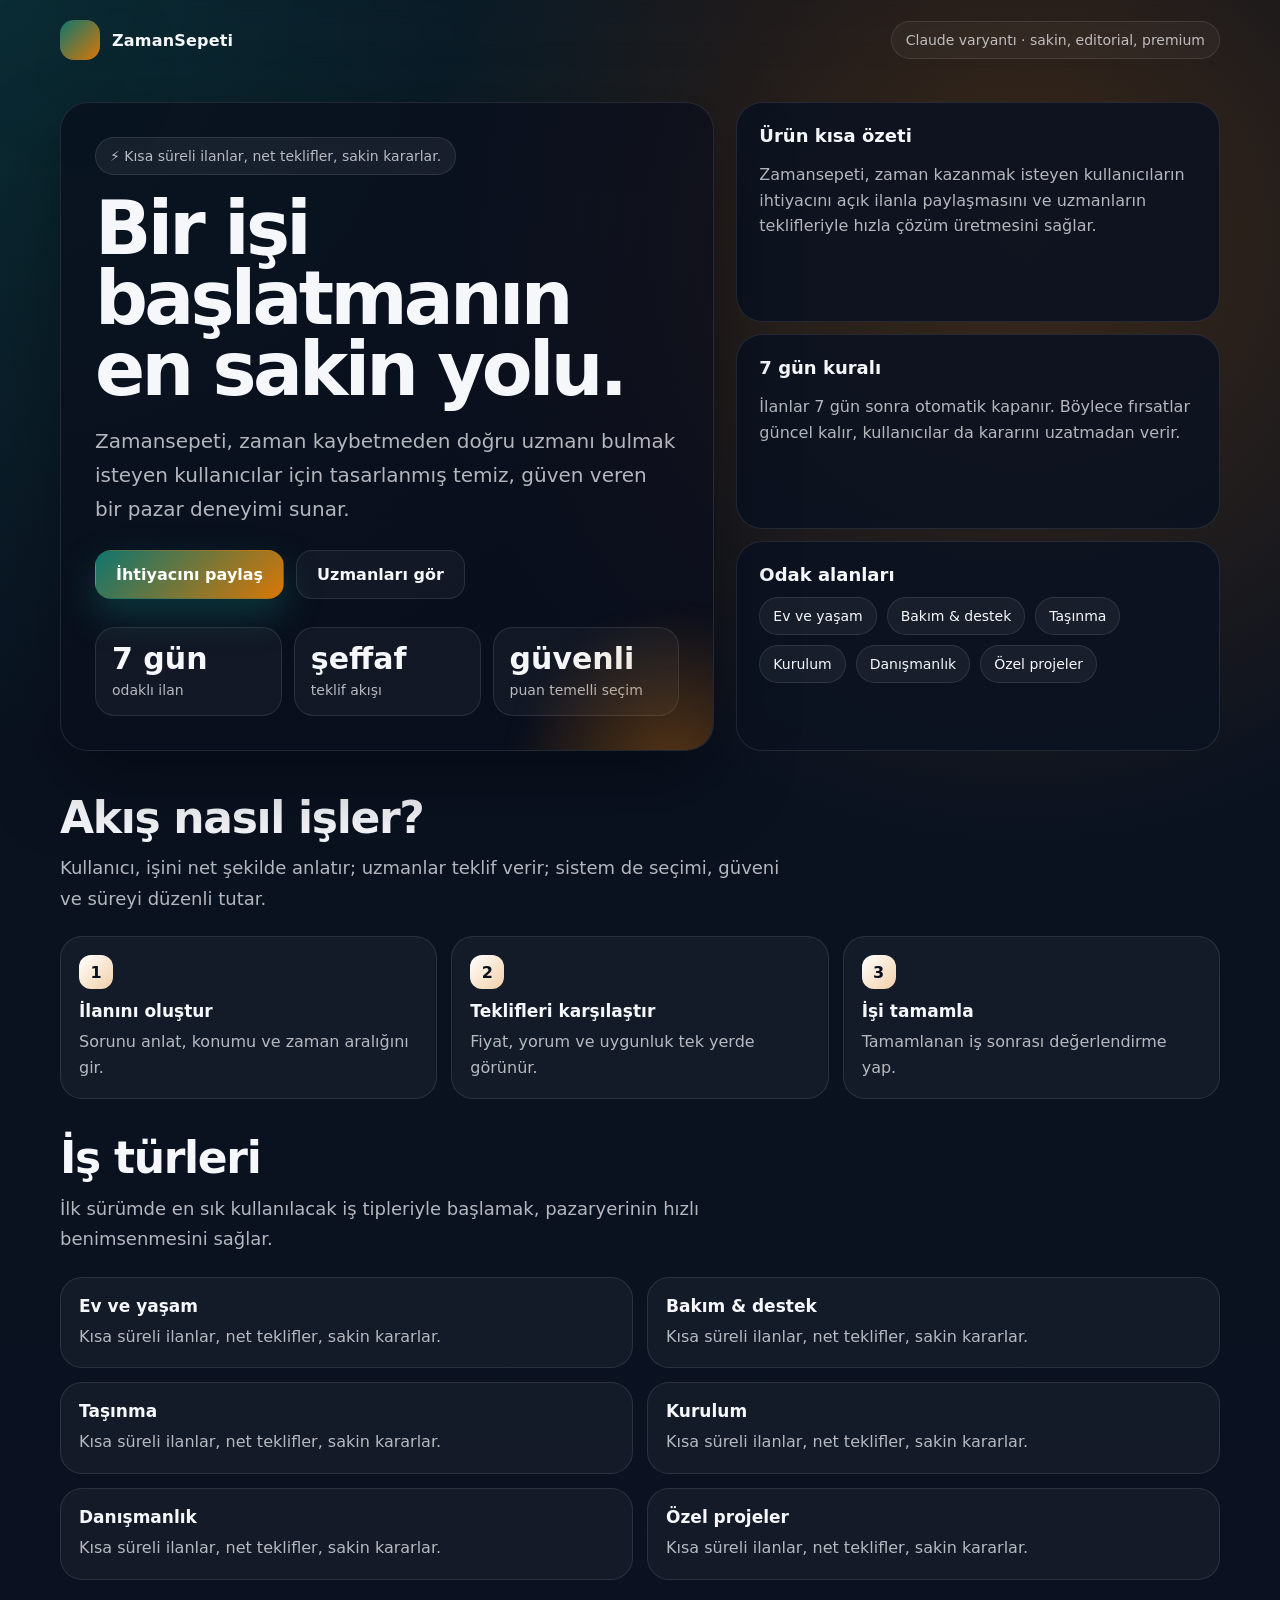
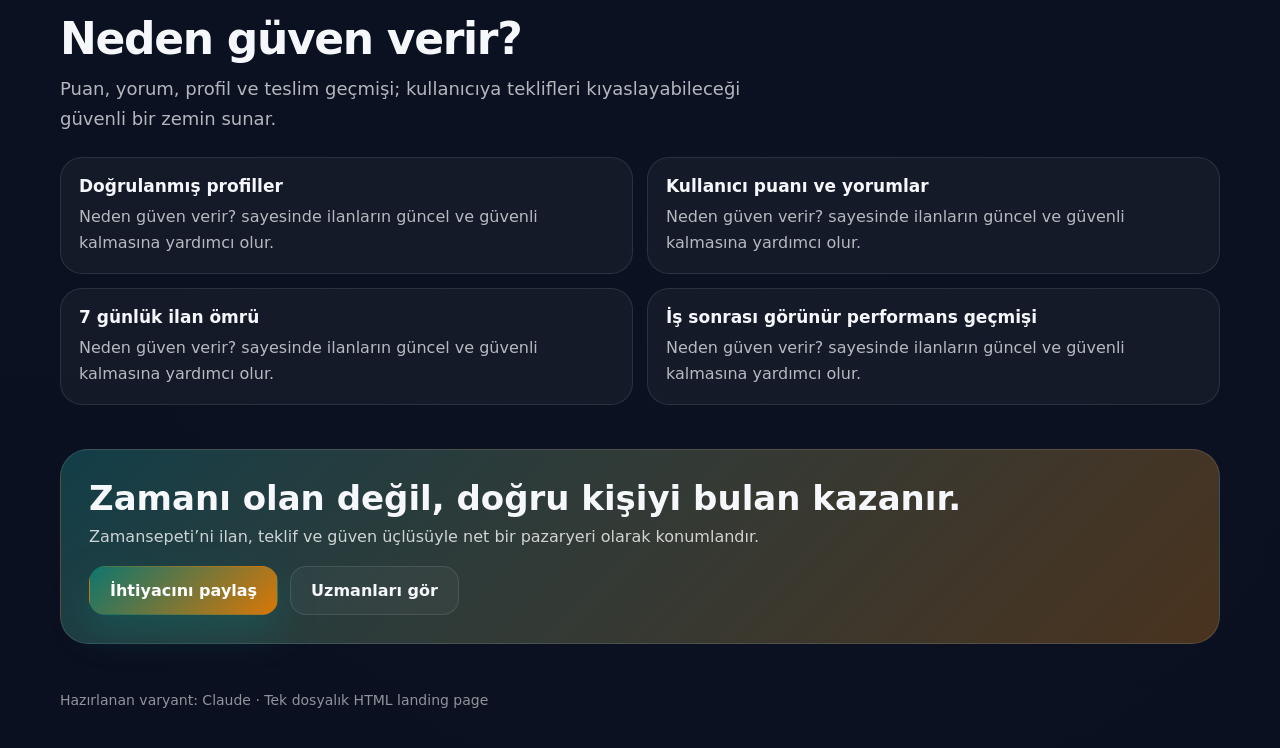
==== variant-2-claude.html @ 4e34f3d6 "docs: add ZamanSepeti web page variants" ====
<!doctype html>
<html lang="tr">
<head>
  <meta charset="utf-8" />
  <meta name="viewport" content="width=device-width, initial-scale=1" />
  <title>ZamanSepeti | Claude Editorial Page</title>
  <meta name="description" content="Zamansepeti için hazırlanan Claude landing page varyantı." />
  <style>
    :root {
      --bg: #0b1020;
      --panel: rgba(10, 15, 28, 0.72);
      --panel-strong: rgba(12, 18, 33, 0.9);
      --text: #f6f7fb;
      --muted: rgba(246, 247, 251, 0.72);
      --line: rgba(255,255,255,0.10);
      --accent: #0f766e;
      --accent2: #d97706;
      --accent3: #111827;
      --shadow: 0 30px 80px rgba(0,0,0,.34);
    }
    * { box-sizing: border-box; }
    html { scroll-behavior: smooth; }
    body {
      margin: 0;
      color: var(--text);
      font-family: Inter, ui-sans-serif, system-ui, -apple-system, BlinkMacSystemFont, "Segoe UI", sans-serif;
      background:
        radial-gradient(circle at top left, color-mix(in srgb, var(--accent) 28%, transparent), transparent 28%),
        radial-gradient(circle at 80% 10%, color-mix(in srgb, var(--accent2) 24%, transparent), transparent 26%),
        radial-gradient(circle at 60% 90%, color-mix(in srgb, var(--accent3) 16%, transparent), transparent 28%),
        linear-gradient(180deg, #09101e 0%, #0a1220 38%, #0b1020 100%);
      min-height: 100vh;
    }
    .wrap { width: min(1160px, calc(100% - 32px)); margin: 0 auto; }
    .topbar {
      display:flex; align-items:center; justify-content:space-between; gap:16px;
      padding: 20px 0 8px;
      position: sticky; top: 0; z-index: 40;
      backdrop-filter: blur(12px);
    }
    .brand { display:flex; align-items:center; gap:12px; font-weight: 800; letter-spacing:.2px; }
    .mark { width: 40px; height: 40px; border-radius: 14px; background: linear-gradient(135deg, var(--accent), var(--accent2)); box-shadow: var(--shadow); }
    .pill {
      padding: 10px 14px; border: 1px solid var(--line); border-radius: 999px;
      color: var(--muted); background: rgba(255,255,255,.04);
      font-size: 14px;
    }
    .hero { padding: 34px 0 26px; }
    .hero-grid { display:grid; grid-template-columns: 1.15fr .85fr; gap: 22px; align-items: stretch; }
    .card { background: var(--panel); border: 1px solid var(--line); border-radius: 28px; box-shadow: var(--shadow); }
    .hero-main { padding: 34px; position: relative; overflow: hidden; }
    .hero-main::after {
      content:''; position:absolute; inset:auto -18% -28% auto; width: 320px; height: 320px;
      background: radial-gradient(circle, color-mix(in srgb, var(--accent2) 38%, transparent) 0%, transparent 70%);
      pointer-events:none; filter: blur(12px);
    }
    .badge { display:inline-flex; align-items:center; gap:8px; padding: 10px 14px; border-radius: 999px;
      background: rgba(255,255,255,.06); border: 1px solid var(--line); color: var(--muted); font-size: 14px; }
    h1 { font-size: clamp(42px, 6vw, 74px); line-height: .95; margin: 18px 0 16px; letter-spacing: -0.05em; max-width: 11ch; }
    .sub { font-size: clamp(16px, 2.1vw, 20px); line-height: 1.7; color: var(--muted); max-width: 58ch; margin-bottom: 24px; }
    .cta-row { display:flex; flex-wrap:wrap; gap: 12px; margin-top: 20px; }
    .btn {
      display:inline-flex; align-items:center; justify-content:center; gap:10px;
      text-decoration:none; font-weight:700; border-radius: 16px; padding: 14px 20px;
      border: 1px solid transparent; transition: transform .2s ease, border-color .2s ease, background .2s ease;
    }
    .btn:hover { transform: translateY(-1px); }
    .btn.primary { color:#fff; background: linear-gradient(135deg, var(--accent), var(--accent2)); box-shadow: 0 16px 36px color-mix(in srgb, var(--accent) 38%, transparent); }
    .btn.secondary { color: var(--text); background: rgba(255,255,255,.04); border-color: var(--line); }
    .stats { display:grid; grid-template-columns: repeat(3, 1fr); gap: 12px; margin-top: 28px; }
    .stat { padding: 16px; border-radius: 20px; background: rgba(255,255,255,.04); border: 1px solid var(--line); }
    .stat strong { display:block; font-size: 30px; line-height:1; margin-bottom: 6px; }
    .stat span { color: var(--muted); font-size: 14px; }
    .side { display:grid; gap: 12px; }
    .panel { padding: 22px; border-radius: 26px; background: var(--panel-strong); border: 1px solid var(--line); }
    .panel h3 { margin: 0 0 12px; font-size: 18px; }
    .panel p, .panel li { color: var(--muted); line-height: 1.6; }
    .mini-grid { display:grid; grid-template-columns: 1fr 1fr; gap: 12px; }
    .chip-grid { display:flex; flex-wrap:wrap; gap:10px; }
    .chip { padding: 10px 13px; border-radius: 999px; border: 1px solid var(--line); background: rgba(255,255,255,.05); color: var(--text); font-size: 14px; }
    .section { padding: 18px 0; }
    .section h2 { font-size: clamp(28px, 4vw, 44px); line-height:1.05; margin: 0 0 12px; letter-spacing: -0.03em; }
    .section p.lead { margin: 0 0 22px; color: var(--muted); font-size: 18px; max-width: 65ch; line-height:1.7; }
    .grid-3 { display:grid; grid-template-columns: repeat(3, 1fr); gap: 14px; }
    .grid-2 { display:grid; grid-template-columns: repeat(2, 1fr); gap: 14px; }
    .feature { padding: 18px; border-radius: 22px; border: 1px solid var(--line); background: rgba(255,255,255,.04); }
    .feature b { display:block; margin-bottom: 8px; font-size: 17px; }
    .feature span { color: var(--muted); line-height: 1.6; }
    .number { display:inline-flex; width: 34px; height: 34px; align-items:center; justify-content:center; border-radius: 12px; margin-bottom: 12px; font-weight:800; color:#08101e; background: linear-gradient(135deg, #fff, color-mix(in srgb, var(--accent2) 35%, #fff)); }
    .footer-cta {
      margin: 26px 0 42px;
      padding: 28px;
      border-radius: 28px;
      background: linear-gradient(135deg, color-mix(in srgb, var(--accent) 40%, #12192e), color-mix(in srgb, var(--accent2) 28%, #111827));
      border: 1px solid rgba(255,255,255,.12);
      display:flex; flex-wrap:wrap; align-items:center; justify-content:space-between; gap:16px;
    }
    .footer-cta strong { font-size: clamp(24px, 3vw, 34px); }
    .footer-cta span { color: rgba(255,255,255,.78); display:block; margin-top: 6px; line-height:1.6; }
    footer { padding: 6px 0 40px; color: rgba(255,255,255,.55); font-size: 14px; }
    @media (max-width: 940px) {
      .hero-grid, .grid-3, .grid-2, .mini-grid { grid-template-columns: 1fr; }
      h1 { max-width: 100%; }
      .stats { grid-template-columns: 1fr; }
      .hero-main { padding: 26px; }
    }
  </style>
</head>
<body>
  <div class="wrap">
    <div class="topbar">
      <div class="brand"><div class="mark"></div><div>ZamanSepeti</div></div>
      <div class="pill">Claude varyantı · sakin, editorial, premium</div>
    </div>

    <main class="hero">
      <div class="hero-grid">
        <section class="card hero-main">
          <div class="badge">⚡ Kısa süreli ilanlar, net teklifler, sakin kararlar.</div>
          <h1>Bir işi başlatmanın en sakin yolu.</h1>
          <p class="sub">Zamansepeti, zaman kaybetmeden doğru uzmanı bulmak isteyen kullanıcılar için tasarlanmış temiz, güven veren bir pazar deneyimi sunar.</p>
          <div class="cta-row">
            <a class="btn primary" href="#cta">İhtiyacını paylaş</a>
            <a class="btn secondary" href="#how">Uzmanları gör</a>
          </div>
          <div class="stats">
            <div class="stat"><strong>7 gün</strong><span>odaklı ilan</span></div>
            <div class="stat"><strong>şeffaf</strong><span>teklif akışı</span></div>
            <div class="stat"><strong>güvenli</strong><span>puan temelli seçim</span></div>
          </div>
        </section>
        <aside class="side">
          <div class="panel">
            <h3>Ürün kısa özeti</h3>
            <p>Zamansepeti, zaman kazanmak isteyen kullanıcıların ihtiyacını açık ilanla paylaşmasını ve uzmanların teklifleriyle hızla çözüm üretmesini sağlar.</p>
          </div>
          <div class="panel">
            <h3>7 gün kuralı</h3>
            <p>İlanlar 7 gün sonra otomatik kapanır. Böylece fırsatlar güncel kalır, kullanıcılar da kararını uzatmadan verir.</p>
          </div>
          <div class="panel">
            <h3>Odak alanları</h3>
            <div class="chip-grid">
              <span class="chip">Ev ve yaşam</span>
              <span class="chip">Bakım & destek</span>
              <span class="chip">Taşınma</span>
              <span class="chip">Kurulum</span>
              <span class="chip">Danışmanlık</span>
              <span class="chip">Özel projeler</span>
            </div>
          </div>
        </aside>
      </div>
    </main>

    <section class="section" id="how">
      <h2>Akış nasıl işler?</h2>
      <p class="lead">Kullanıcı, işini net şekilde anlatır; uzmanlar teklif verir; sistem de seçimi, güveni ve süreyi düzenli tutar.</p>
      <div class="grid-3">
        <div class="feature"><div class="number">1</div><b>İlanını oluştur</b><span>Sorunu anlat, konumu ve zaman aralığını gir.</span></div>
        <div class="feature"><div class="number">2</div><b>Teklifleri karşılaştır</b><span>Fiyat, yorum ve uygunluk tek yerde görünür.</span></div>
        <div class="feature"><div class="number">3</div><b>İşi tamamla</b><span>Tamamlanan iş sonrası değerlendirme yap.</span></div>
      </div>
    </section>

    <section class="section">
      <h2>İş türleri</h2>
      <p class="lead">İlk sürümde en sık kullanılacak iş tipleriyle başlamak, pazaryerinin hızlı benimsenmesini sağlar.</p>
      <div class="grid-2">
        <div class="feature"><b>Ev ve yaşam</b><span>Kısa süreli ilanlar, net teklifler, sakin kararlar.</span></div>
        <div class="feature"><b>Bakım & destek</b><span>Kısa süreli ilanlar, net teklifler, sakin kararlar.</span></div>
        <div class="feature"><b>Taşınma</b><span>Kısa süreli ilanlar, net teklifler, sakin kararlar.</span></div>
        <div class="feature"><b>Kurulum</b><span>Kısa süreli ilanlar, net teklifler, sakin kararlar.</span></div>
        <div class="feature"><b>Danışmanlık</b><span>Kısa süreli ilanlar, net teklifler, sakin kararlar.</span></div>
        <div class="feature"><b>Özel projeler</b><span>Kısa süreli ilanlar, net teklifler, sakin kararlar.</span></div>
      </div>
    </section>

    <section class="section">
      <h2>Neden güven verir?</h2>
      <p class="lead">Puan, yorum, profil ve teslim geçmişi; kullanıcıya teklifleri kıyaslayabileceği güvenli bir zemin sunar.</p>
      <div class="grid-2">
        <div class="feature"><b>Doğrulanmış profiller</b><span>Neden güven verir? sayesinde ilanların güncel ve güvenli kalmasına yardımcı olur.</span></div>
        <div class="feature"><b>Kullanıcı puanı ve yorumlar</b><span>Neden güven verir? sayesinde ilanların güncel ve güvenli kalmasına yardımcı olur.</span></div>
        <div class="feature"><b>7 günlük ilan ömrü</b><span>Neden güven verir? sayesinde ilanların güncel ve güvenli kalmasına yardımcı olur.</span></div>
        <div class="feature"><b>İş sonrası görünür performans geçmişi</b><span>Neden güven verir? sayesinde ilanların güncel ve güvenli kalmasına yardımcı olur.</span></div>
      </div>
    </section>

    <section class="footer-cta" id="cta">
      <div>
        <strong>Zamanı olan değil, doğru kişiyi bulan kazanır.</strong>
        <span>Zamansepeti’ni ilan, teklif ve güven üçlüsüyle net bir pazaryeri olarak konumlandır.</span>
      </div>
      <div class="cta-row" style="margin:0;">
        <a class="btn primary" href="#top">İhtiyacını paylaş</a>
        <a class="btn secondary" href="#how">Uzmanları gör</a>
      </div>
    </section>

    <footer>Hazırlanan varyant: Claude · Tek dosyalık HTML landing page</footer>
  </div>
</body>
</html>
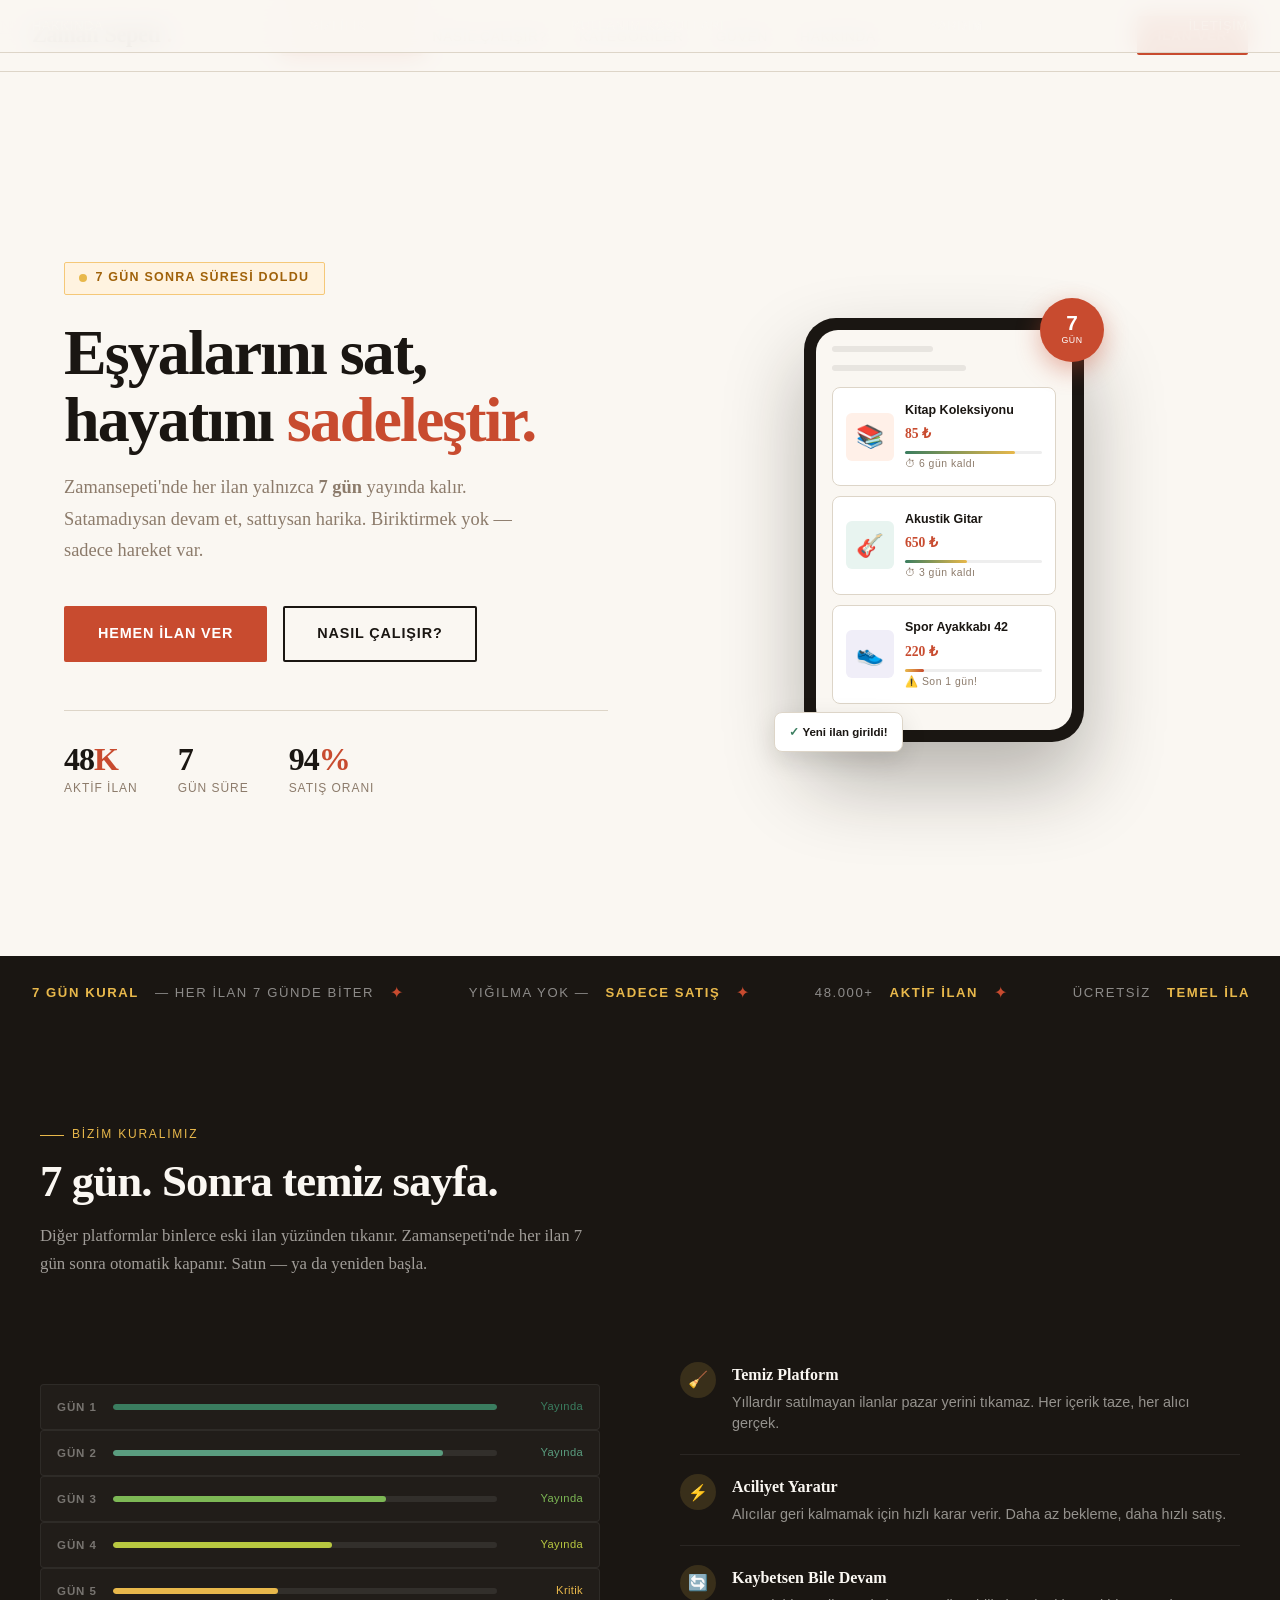
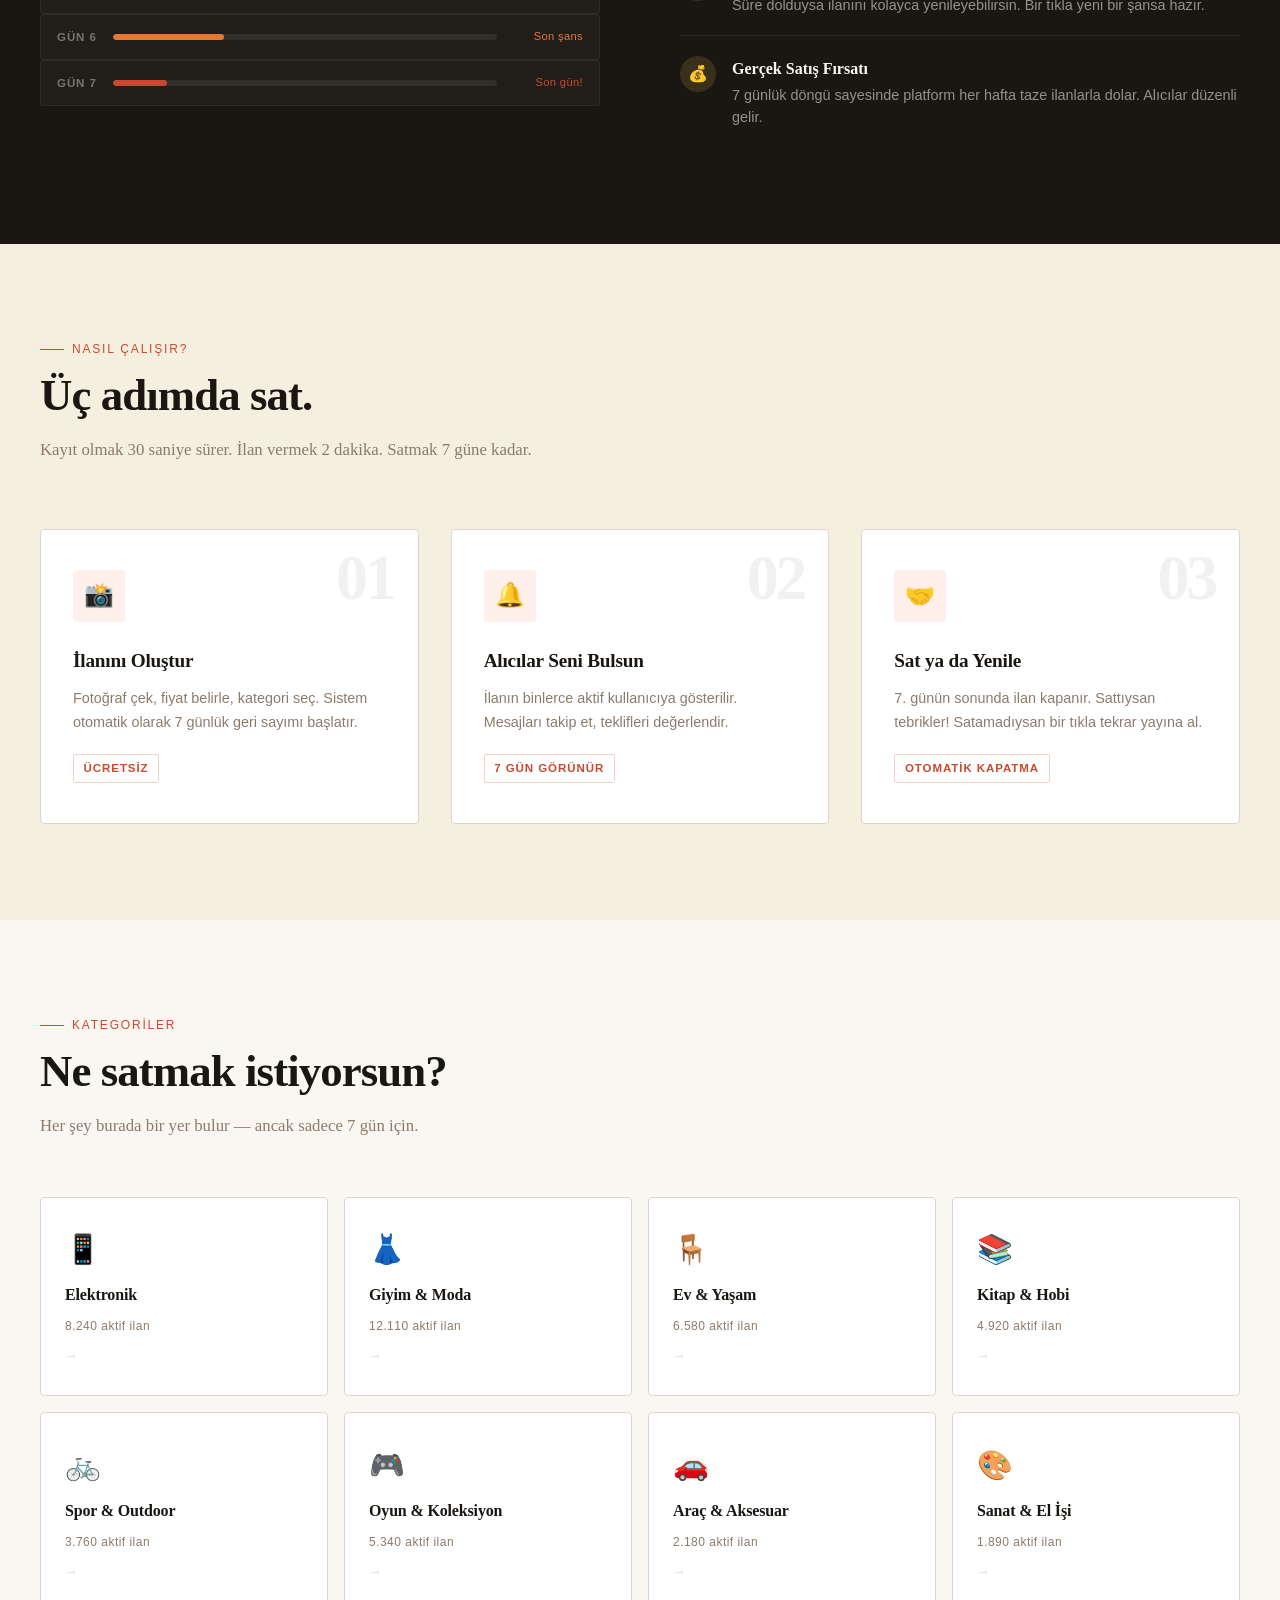
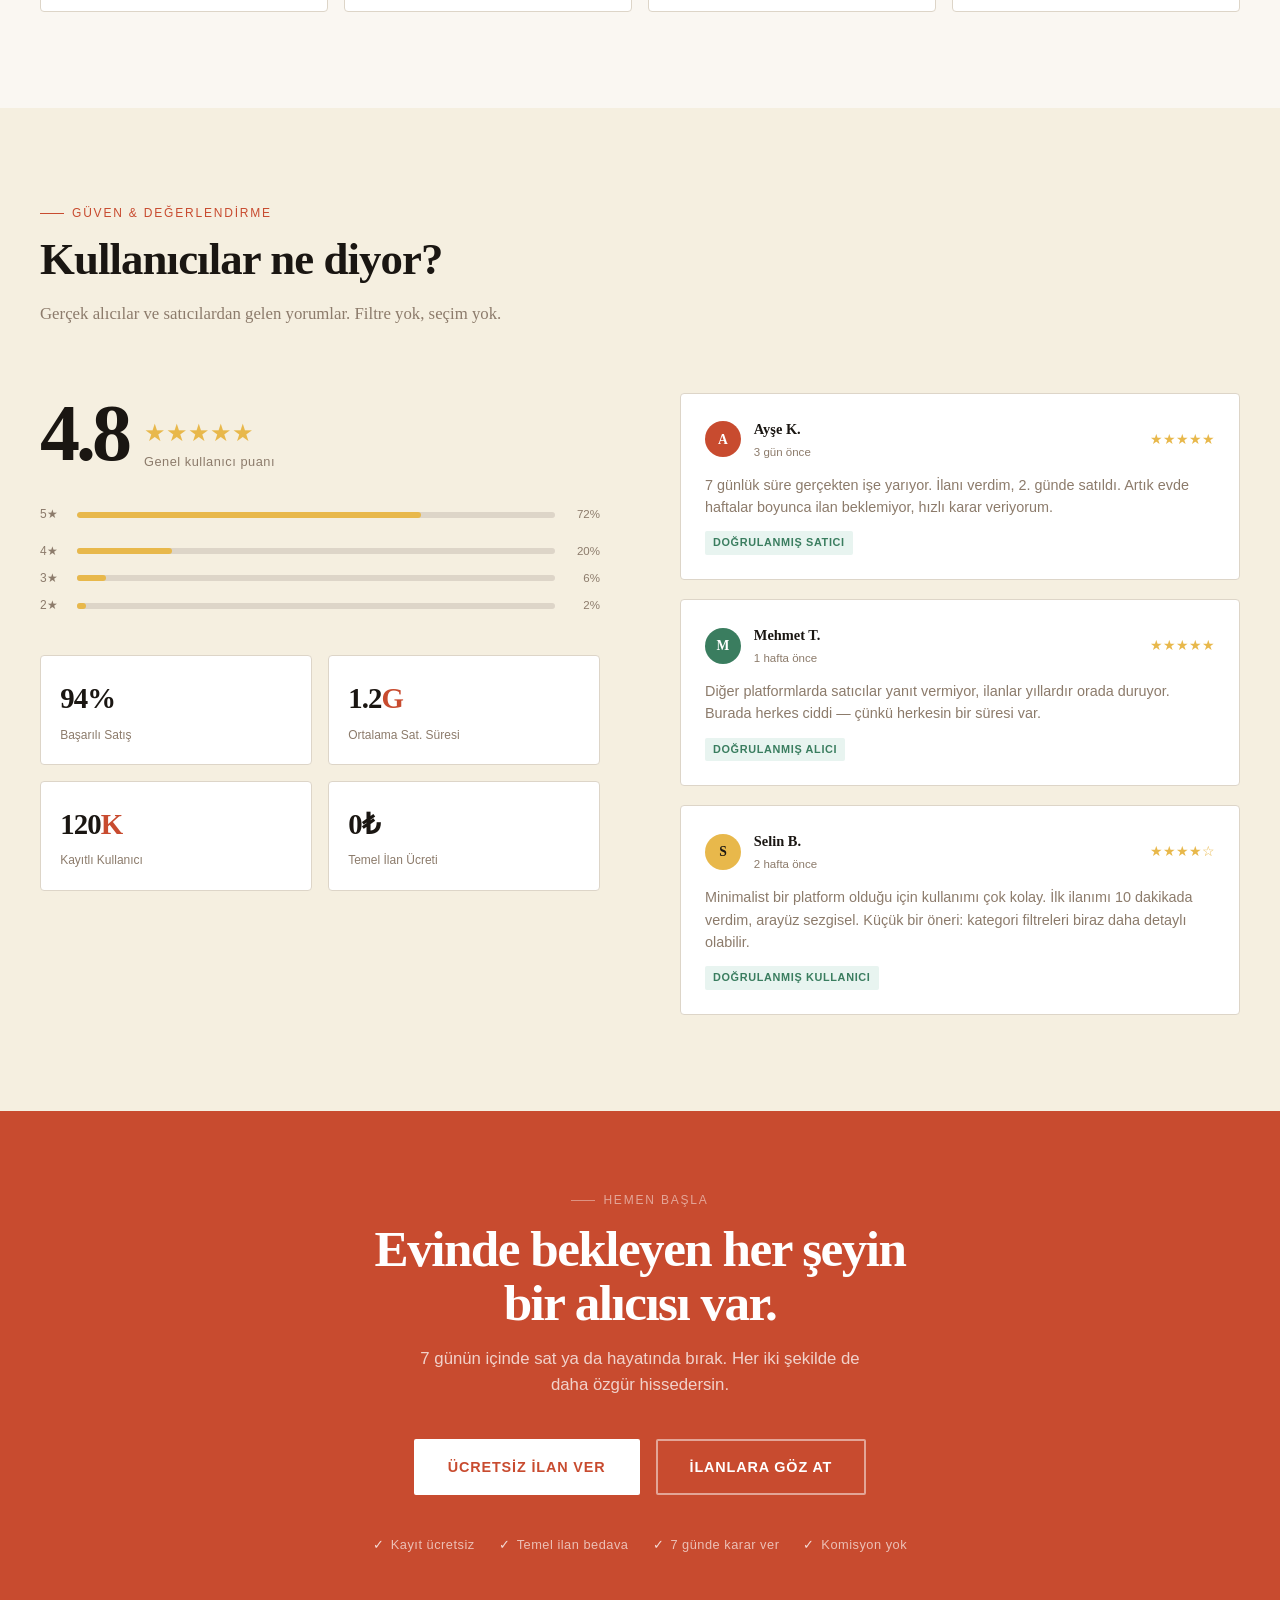
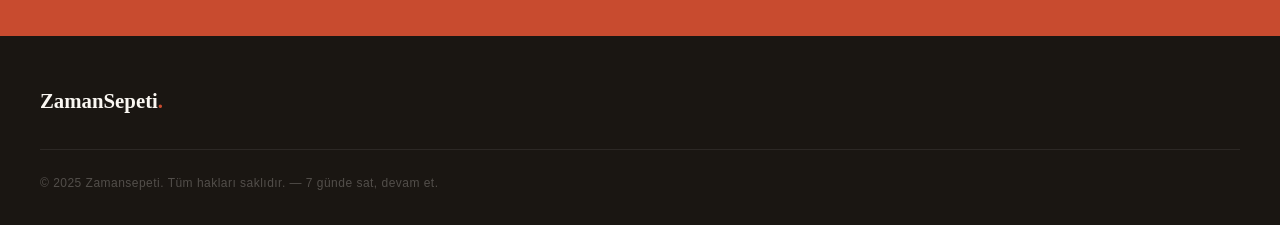
==== commit 7fc44c77: "docs: add Claude and Gemini HTML outputs" ====
--- a/variant-2-claude.html
+++ b/variant-2-claude.html
@@ -1,204 +1,1197 @@
-<!doctype html>
+<!DOCTYPE html>
 <html lang="tr">
 <head>
-  <meta charset="utf-8" />
-  <meta name="viewport" content="width=device-width, initial-scale=1" />
-  <title>ZamanSepeti | Claude Editorial Page</title>
-  <meta name="description" content="Zamansepeti için hazırlanan Claude landing page varyantı." />
-  <style>
-    :root {
-      --bg: #0b1020;
-      --panel: rgba(10, 15, 28, 0.72);
-      --panel-strong: rgba(12, 18, 33, 0.9);
-      --text: #f6f7fb;
-      --muted: rgba(246, 247, 251, 0.72);
-      --line: rgba(255,255,255,0.10);
-      --accent: #0f766e;
-      --accent2: #d97706;
-      --accent3: #111827;
-      --shadow: 0 30px 80px rgba(0,0,0,.34);
+<meta charset="UTF-8">
+<meta name="viewport" content="width=device-width, initial-scale=1.0">
+<title>Zamansepeti – 7 Günde Sat, Devam Et</title>
+<meta name="description" content="Zamansepeti, ilanlarının 7 günde sona erdiği, temiz ve hızlı bir ikinci el pazaryeri.">
+<style>
+  :root {
+    --sand: #F5EFE0;
+    --cream: #FAF7F2;
+    --ink: #1A1612;
+    --rust: #C84B2F;
+    --rust-light: #E85D3A;
+    --warm-gray: #8C7B6B;
+    --border: #DDD5C8;
+    --card-bg: #FFFFFF;
+    --accent-green: #3A7D5F;
+    --accent-yellow: #E8B84B;
+    font-size: 16px;
+  }
+
+  *, *::before, *::after { box-sizing: border-box; margin: 0; padding: 0; }
+
+  body {
+    font-family: 'Georgia', 'Times New Roman', serif;
+    background: var(--cream);
+    color: var(--ink);
+    overflow-x: hidden;
+    line-height: 1.6;
+  }
+
+  /* ── NAV ── */
+  nav {
+    position: fixed; top: 0; left: 0; right: 0; z-index: 100;
+    display: flex; align-items: center; justify-content: space-between;
+    padding: 1rem 2rem;
+    background: rgba(250,247,242,0.92);
+    backdrop-filter: blur(12px);
+    border-bottom: 1px solid var(--border);
+    transition: box-shadow .3s;
+  }
+  nav.scrolled { box-shadow: 0 4px 24px rgba(26,22,18,.08); }
+
+  .nav-logo {
+    font-size: 1.4rem; font-weight: 700; letter-spacing: -.02em;
+    color: var(--ink); text-decoration: none;
+    display: flex; align-items: center; gap: .4rem;
+  }
+  .nav-logo span.dot { color: var(--rust); }
+  .nav-links { display: flex; gap: 2rem; list-style: none; }
+  .nav-links a {
+    font-family: 'Trebuchet MS', sans-serif;
+    font-size: .85rem; letter-spacing: .06em; text-transform: uppercase;
+    color: var(--warm-gray); text-decoration: none;
+    transition: color .2s;
+  }
+  .nav-links a:hover { color: var(--rust); }
+
+  .btn-nav {
+    font-family: 'Trebuchet MS', sans-serif;
+    font-size: .82rem; font-weight: 700; letter-spacing: .08em; text-transform: uppercase;
+    background: var(--rust); color: #fff;
+    border: none; border-radius: 2px; padding: .55rem 1.3rem;
+    cursor: pointer; text-decoration: none;
+    transition: background .2s, transform .15s;
+  }
+  .btn-nav:hover { background: var(--rust-light); transform: translateY(-1px); }
+
+  .hamburger {
+    display: none; flex-direction: column; gap: 5px;
+    background: none; border: none; cursor: pointer; padding: 4px;
+  }
+  .hamburger span {
+    display: block; width: 24px; height: 2px;
+    background: var(--ink); border-radius: 2px;
+    transition: transform .3s, opacity .3s;
+  }
+
+  /* ── HERO ── */
+  .hero {
+    min-height: 100vh;
+    display: grid; grid-template-columns: 1fr 1fr;
+    align-items: center;
+    padding: 7rem 2rem 4rem;
+    max-width: 1300px; margin: 0 auto;
+    gap: 4rem;
+  }
+
+  .hero-text { animation: fadeUp .8s ease both; }
+
+  .hero-badge {
+    display: inline-flex; align-items: center; gap: .5rem;
+    background: #FFF3E0; border: 1px solid #F5C878;
+    border-radius: 2px; padding: .35rem .9rem;
+    font-family: 'Trebuchet MS', sans-serif;
+    font-size: .78rem; font-weight: 700; letter-spacing: .1em; text-transform: uppercase;
+    color: #A0620A; margin-bottom: 1.5rem;
+  }
+  .hero-badge .pulse {
+    width: 8px; height: 8px; background: #E8B84B; border-radius: 50%;
+    animation: pulse 2s infinite;
+  }
+
+  .hero h1 {
+    font-size: clamp(2.8rem, 5vw, 5rem);
+    line-height: 1.05; letter-spacing: -.03em;
+    color: var(--ink); margin-bottom: 1.2rem;
+  }
+  .hero h1 em { font-style: normal; color: var(--rust); }
+
+  .hero-sub {
+    font-size: 1.15rem; color: var(--warm-gray);
+    max-width: 480px; line-height: 1.7; margin-bottom: 2.5rem;
+  }
+
+  .hero-ctas { display: flex; gap: 1rem; flex-wrap: wrap; }
+
+  .btn-primary {
+    font-family: 'Trebuchet MS', sans-serif;
+    font-size: .9rem; font-weight: 700; letter-spacing: .06em; text-transform: uppercase;
+    background: var(--rust); color: #fff;
+    border: 2px solid var(--rust);
+    border-radius: 2px; padding: .9rem 2rem;
+    cursor: pointer; text-decoration: none;
+    transition: background .2s, transform .15s, box-shadow .15s;
+    display: inline-block;
+  }
+  .btn-primary:hover {
+    background: var(--rust-light); border-color: var(--rust-light);
+    transform: translateY(-2px); box-shadow: 0 8px 24px rgba(200,75,47,.25);
+  }
+
+  .btn-secondary {
+    font-family: 'Trebuchet MS', sans-serif;
+    font-size: .9rem; font-weight: 700; letter-spacing: .06em; text-transform: uppercase;
+    background: transparent; color: var(--ink);
+    border: 2px solid var(--ink);
+    border-radius: 2px; padding: .9rem 2rem;
+    cursor: pointer; text-decoration: none;
+    transition: background .2s, color .2s, transform .15s;
+    display: inline-block;
+  }
+  .btn-secondary:hover {
+    background: var(--ink); color: var(--cream);
+    transform: translateY(-2px);
+  }
+
+  .hero-stats {
+    display: flex; gap: 2.5rem; margin-top: 3rem;
+    padding-top: 2rem; border-top: 1px solid var(--border);
+  }
+  .stat-item {}
+  .stat-num {
+    font-size: 2rem; font-weight: 700; letter-spacing: -.03em;
+    color: var(--ink); line-height: 1;
+  }
+  .stat-num span { color: var(--rust); }
+  .stat-label {
+    font-family: 'Trebuchet MS', sans-serif;
+    font-size: .75rem; letter-spacing: .08em; text-transform: uppercase;
+    color: var(--warm-gray); margin-top: .25rem;
+  }
+
+  /* Hero visual */
+  .hero-visual {
+    position: relative;
+    animation: fadeUp .8s .2s ease both;
+  }
+
+  .phone-frame {
+    width: 280px; margin: 0 auto;
+    background: var(--ink);
+    border-radius: 32px;
+    padding: 12px;
+    box-shadow: 0 40px 80px rgba(26,22,18,.3), 0 0 0 1px rgba(255,255,255,.05);
+    position: relative;
+  }
+  .phone-screen {
+    background: var(--cream);
+    border-radius: 22px;
+    overflow: hidden;
+    padding: 1rem;
+  }
+  .phone-bar {
+    height: 6px; background: rgba(26,22,18,.08);
+    border-radius: 3px; margin-bottom: .8rem;
+  }
+  .phone-bar.short { width: 60%; }
+
+  .listing-card {
+    background: #fff;
+    border: 1px solid var(--border);
+    border-radius: 8px;
+    padding: .8rem;
+    margin-bottom: .6rem;
+    display: flex; gap: .7rem; align-items: center;
+    animation: slideIn .5s ease both;
+  }
+  .listing-card:nth-child(2) { animation-delay: .1s; }
+  .listing-card:nth-child(3) { animation-delay: .2s; }
+  .listing-card:nth-child(4) { animation-delay: .3s; }
+
+  .card-img {
+    width: 48px; height: 48px; border-radius: 6px;
+    flex-shrink: 0; display: flex; align-items: center; justify-content: center;
+    font-size: 1.4rem;
+  }
+  .card-img.c1 { background: #FFF0E8; }
+  .card-img.c2 { background: #E8F4F0; }
+  .card-img.c3 { background: #F0EEF8; }
+
+  .card-info { flex: 1; }
+  .card-title {
+    font-size: .78rem; font-weight: 700; color: var(--ink);
+    font-family: 'Trebuchet MS', sans-serif; margin-bottom: .15rem;
+  }
+  .card-price { font-size: .85rem; color: var(--rust); font-weight: 700; }
+  .card-timer {
+    font-family: 'Trebuchet MS', sans-serif;
+    font-size: .65rem; letter-spacing: .05em;
+    color: var(--warm-gray); margin-top: .1rem;
+  }
+
+  .timer-bar-wrap {
+    height: 3px; background: #EEE; border-radius: 2px; margin-top: .4rem;
+  }
+  .timer-bar {
+    height: 100%; border-radius: 2px;
+    background: linear-gradient(90deg, var(--accent-green), var(--accent-yellow));
+  }
+  .timer-bar.low { background: linear-gradient(90deg, var(--accent-yellow), var(--rust)); }
+
+  /* Floating badge */
+  .float-badge {
+    position: absolute;
+    background: var(--rust); color: #fff;
+    border-radius: 50%; width: 64px; height: 64px;
+    display: flex; align-items: center; justify-content: center;
+    flex-direction: column;
+    font-family: 'Trebuchet MS', sans-serif;
+    top: -20px; right: -20px;
+    box-shadow: 0 8px 24px rgba(200,75,47,.4);
+    animation: spin 8s linear infinite;
+  }
+  .float-badge .num { font-size: 1.3rem; font-weight: 900; line-height: 1; }
+  .float-badge .lbl { font-size: .55rem; text-transform: uppercase; letter-spacing: .05em; }
+
+  .float-badge2 {
+    position: absolute;
+    background: #fff;
+    border: 1px solid var(--border);
+    border-radius: 8px;
+    padding: .6rem .9rem;
+    bottom: -10px; left: -30px;
+    box-shadow: 0 8px 24px rgba(26,22,18,.12);
+    font-family: 'Trebuchet MS', sans-serif;
+    font-size: .72rem; color: var(--ink); font-weight: 700;
+    white-space: nowrap;
+  }
+  .float-badge2 .green { color: var(--accent-green); }
+
+  /* ── URGENCY BAND ── */
+  .urgency-band {
+    background: var(--ink);
+    padding: 1.5rem 2rem;
+    overflow: hidden;
+  }
+  .marquee-wrap {
+    display: flex; gap: 4rem;
+    animation: marquee 22s linear infinite;
+    white-space: nowrap;
+  }
+  .marquee-item {
+    font-family: 'Trebuchet MS', sans-serif;
+    font-size: .82rem; letter-spacing: .12em; text-transform: uppercase;
+    color: rgba(255,255,255,.5);
+    display: flex; align-items: center; gap: 1rem; flex-shrink: 0;
+  }
+  .marquee-item strong { color: var(--accent-yellow); }
+  .marquee-sep { color: var(--rust); font-size: 1rem; }
+
+  /* ── SECTIONS COMMON ── */
+  section { padding: 6rem 2rem; }
+  .section-inner { max-width: 1200px; margin: 0 auto; }
+  .section-label {
+    font-family: 'Trebuchet MS', sans-serif;
+    font-size: .75rem; letter-spacing: .15em; text-transform: uppercase;
+    color: var(--rust); margin-bottom: .75rem;
+    display: flex; align-items: center; gap: .5rem;
+  }
+  .section-label::before {
+    content: ''; display: block;
+    width: 24px; height: 1px; background: var(--rust);
+  }
+  .section-title {
+    font-size: clamp(2rem, 3.5vw, 3rem);
+    letter-spacing: -.02em; line-height: 1.1;
+    color: var(--ink); margin-bottom: 1rem;
+  }
+  .section-sub {
+    font-size: 1.05rem; color: var(--warm-gray);
+    max-width: 560px; line-height: 1.7;
+  }
+
+  /* ── 7 DAYS FEATURE ── */
+  .seven-section { background: var(--ink); }
+  .seven-section .section-label { color: var(--accent-yellow); }
+  .seven-section .section-label::before { background: var(--accent-yellow); }
+  .seven-section .section-title { color: var(--cream); }
+  .seven-section .section-sub { color: rgba(250,247,242,.6); }
+
+  .seven-grid {
+    display: grid; grid-template-columns: 1fr 1fr;
+    gap: 5rem; align-items: center; margin-top: 4rem;
+  }
+
+  .seven-days-visual {
+    display: flex; flex-direction: column; gap: .6rem;
+  }
+  .day-row {
+    display: flex; align-items: center; gap: 1rem;
+    padding: .8rem 1rem;
+    border-radius: 4px;
+    border: 1px solid rgba(255,255,255,.06);
+    background: rgba(255,255,255,.03);
+    transition: background .3s;
+  }
+  .day-row:hover { background: rgba(255,255,255,.06); }
+  .day-num {
+    font-family: 'Trebuchet MS', sans-serif;
+    font-size: .72rem; font-weight: 700; letter-spacing: .08em;
+    color: rgba(250,247,242,.4); width: 40px; flex-shrink: 0;
+    text-transform: uppercase;
+  }
+  .day-bar-wrap {
+    flex: 1; height: 6px; background: rgba(255,255,255,.08); border-radius: 3px;
+    overflow: hidden;
+  }
+  .day-bar { height: 100%; border-radius: 3px; transition: width .8s ease; }
+  .day-status {
+    font-family: 'Trebuchet MS', sans-serif;
+    font-size: .7rem; letter-spacing: .05em;
+    width: 70px; text-align: right; flex-shrink: 0;
+  }
+
+  .seven-points { list-style: none; }
+  .seven-points li {
+    display: flex; gap: 1rem; align-items: flex-start;
+    padding: 1.2rem 0;
+    border-bottom: 1px solid rgba(255,255,255,.07);
+  }
+  .seven-points li:last-child { border-bottom: none; }
+  .point-icon {
+    width: 36px; height: 36px; border-radius: 50%;
+    background: rgba(232,184,75,.15);
+    display: flex; align-items: center; justify-content: center;
+    font-size: 1rem; flex-shrink: 0;
+  }
+  .point-text h4 {
+    font-size: 1rem; font-weight: 700; color: var(--cream);
+    margin-bottom: .25rem;
+  }
+  .point-text p {
+    font-size: .9rem; color: rgba(250,247,242,.55); line-height: 1.5;
+    font-family: 'Trebuchet MS', sans-serif;
+  }
+
+  /* ── HOW IT WORKS ── */
+  .steps-section { background: var(--sand); }
+  .steps-grid {
+    display: grid; grid-template-columns: repeat(3,1fr); gap: 2rem;
+    margin-top: 4rem;
+  }
+  .step-card {
+    background: var(--card-bg);
+    border: 1px solid var(--border);
+    border-radius: 4px;
+    padding: 2.5rem 2rem;
+    position: relative;
+    overflow: hidden;
+    transition: transform .3s, box-shadow .3s;
+  }
+  .step-card:hover {
+    transform: translateY(-6px);
+    box-shadow: 0 16px 40px rgba(26,22,18,.1);
+  }
+  .step-card::before {
+    content: ''; position: absolute; top: 0; left: 0; right: 0;
+    height: 3px; background: var(--rust);
+    transform: scaleX(0); transform-origin: left;
+    transition: transform .4s ease;
+  }
+  .step-card:hover::before { transform: scaleX(1); }
+
+  .step-number {
+    font-size: 4rem; font-weight: 900; line-height: 1;
+    color: rgba(26,22,18,.06); letter-spacing: -.05em;
+    position: absolute; top: 1rem; right: 1.5rem;
+  }
+  .step-icon {
+    width: 52px; height: 52px; border-radius: 4px;
+    background: #FFF0EC; display: flex; align-items: center; justify-content: center;
+    font-size: 1.5rem; margin-bottom: 1.5rem;
+  }
+  .step-card h3 {
+    font-size: 1.2rem; letter-spacing: -.01em;
+    color: var(--ink); margin-bottom: .7rem;
+  }
+  .step-card p {
+    font-size: .9rem; color: var(--warm-gray);
+    line-height: 1.65; font-family: 'Trebuchet MS', sans-serif;
+  }
+  .step-tag {
+    display: inline-block; margin-top: 1.2rem;
+    font-family: 'Trebuchet MS', sans-serif;
+    font-size: .72rem; font-weight: 700; letter-spacing: .08em; text-transform: uppercase;
+    color: var(--rust); border: 1px solid rgba(200,75,47,.25);
+    border-radius: 2px; padding: .25rem .6rem;
+  }
+
+  .steps-arrow {
+    display: none; /* shown in CSS for desktop via grid */
+  }
+
+  /* ── CATEGORIES ── */
+  .categories-section {}
+  .cat-grid {
+    display: grid; grid-template-columns: repeat(4,1fr); gap: 1rem;
+    margin-top: 3.5rem;
+  }
+  .cat-card {
+    background: var(--card-bg);
+    border: 1px solid var(--border);
+    border-radius: 4px;
+    padding: 1.8rem 1.5rem;
+    display: flex; flex-direction: column; gap: .6rem;
+    cursor: pointer;
+    transition: transform .25s, box-shadow .25s, border-color .25s;
+    text-decoration: none; color: inherit;
+  }
+  .cat-card:hover {
+    transform: translateY(-4px);
+    box-shadow: 0 12px 32px rgba(26,22,18,.08);
+    border-color: var(--rust);
+  }
+  .cat-emoji { font-size: 1.8rem; }
+  .cat-name {
+    font-size: 1rem; font-weight: 700; color: var(--ink); letter-spacing: -.01em;
+  }
+  .cat-count {
+    font-family: 'Trebuchet MS', sans-serif;
+    font-size: .75rem; color: var(--warm-gray); letter-spacing: .04em;
+  }
+  .cat-arrow { font-size: .8rem; color: var(--border); margin-top: auto; }
+  .cat-card:hover .cat-arrow { color: var(--rust); }
+
+  /* ── TRUST ── */
+  .trust-section { background: var(--sand); }
+  .trust-grid {
+    display: grid; grid-template-columns: 1fr 1fr; gap: 5rem;
+    align-items: start; margin-top: 4rem;
+  }
+
+  .rating-big {
+    display: flex; align-items: flex-end; gap: 1rem; margin-bottom: 2rem;
+  }
+  .rating-num {
+    font-size: 5rem; font-weight: 900; line-height: 1;
+    letter-spacing: -.05em; color: var(--ink);
+  }
+  .rating-stars { display: flex; gap: 2px; font-size: 1.5rem; color: var(--accent-yellow); }
+  .rating-label {
+    font-family: 'Trebuchet MS', sans-serif;
+    font-size: .8rem; color: var(--warm-gray); letter-spacing: .04em;
+  }
+
+  .bar-row { display: flex; align-items: center; gap .8rem; margin-bottom: .6rem; }
+  .bar-label {
+    font-family: 'Trebuchet MS', sans-serif;
+    font-size: .75rem; color: var(--warm-gray); width: 24px; flex-shrink: 0;
+    display: flex; align-items: center; gap: .4rem;
+  }
+  .bar-track {
+    flex: 1; height: 6px; background: var(--border); border-radius: 3px;
+    overflow: hidden;
+  }
+  .bar-fill { height: 100%; background: var(--accent-yellow); border-radius: 3px; }
+  .bar-pct {
+    font-family: 'Trebuchet MS', sans-serif;
+    font-size: .72rem; color: var(--warm-gray); width: 32px; text-align: right;
+  }
+
+  .reviews { display: flex; flex-direction: column; gap: 1.2rem; }
+  .review-card {
+    background: var(--card-bg);
+    border: 1px solid var(--border);
+    border-radius: 4px;
+    padding: 1.5rem;
+  }
+  .review-header { display: flex; align-items: center; gap: .8rem; margin-bottom: .8rem; }
+  .review-avatar {
+    width: 36px; height: 36px; border-radius: 50%;
+    display: flex; align-items: center; justify-content: center;
+    font-size: .85rem; font-weight: 700; color: #fff; flex-shrink: 0;
+  }
+  .review-name { font-weight: 700; font-size: .9rem; color: var(--ink); }
+  .review-date {
+    font-family: 'Trebuchet MS', sans-serif;
+    font-size: .72rem; color: var(--warm-gray); margin-top: .1rem;
+  }
+  .review-stars { font-size: .85rem; color: var(--accent-yellow); margin-left: auto; }
+  .review-text {
+    font-size: .9rem; color: var(--warm-gray); line-height: 1.55;
+    font-family: 'Trebuchet MS', sans-serif;
+  }
+  .review-badge {
+    display: inline-block; margin-top: .8rem;
+    font-family: 'Trebuchet MS', sans-serif;
+    font-size: .68rem; font-weight: 700; letter-spacing: .06em; text-transform: uppercase;
+    background: #E8F4F0; color: var(--accent-green);
+    border-radius: 2px; padding: .2rem .5rem;
+  }
+
+  /* ── CTA SECTION ── */
+  .cta-section {
+    background: var(--rust);
+    padding: 5rem 2rem;
+    text-align: center;
+  }
+  .cta-section .section-label { color: rgba(255,255,255,.5); justify-content: center; }
+  .cta-section .section-label::before { background: rgba(255,255,255,.4); }
+  .cta-title {
+    font-size: clamp(2rem, 4vw, 3.5rem);
+    letter-spacing: -.03em; line-height: 1.05;
+    color: #fff; margin-bottom: 1rem;
+  }
+  .cta-sub {
+    font-size: 1.05rem; color: rgba(255,255,255,.75);
+    max-width: 480px; margin: 0 auto 2.5rem;
+    font-family: 'Trebuchet MS', sans-serif; line-height: 1.6;
+  }
+  .cta-btns { display: flex; gap: 1rem; justify-content: center; flex-wrap: wrap; }
+  .btn-white {
+    font-family: 'Trebuchet MS', sans-serif;
+    font-size: .9rem; font-weight: 700; letter-spacing: .06em; text-transform: uppercase;
+    background: #fff; color: var(--rust);
+    border: 2px solid #fff; border-radius: 2px; padding: .9rem 2rem;
+    cursor: pointer; text-decoration: none;
+    transition: background .2s, transform .15s;
+    display: inline-block;
+  }
+  .btn-white:hover { background: var(--cream); transform: translateY(-2px); }
+  .btn-ghost-white {
+    font-family: 'Trebuchet MS', sans-serif;
+    font-size: .9rem; font-weight: 700; letter-spacing: .06em; text-transform: uppercase;
+    background: transparent; color: #fff;
+    border: 2px solid rgba(255,255,255,.5); border-radius: 2px; padding: .9rem 2rem;
+    cursor: pointer; text-decoration: none;
+    transition: border-color .2s, background .2s, transform .15s;
+    display: inline-block;
+  }
+  .btn-ghost-white:hover {
+    border-color: #fff; background: rgba(255,255,255,.1);
+    transform: translateY(-2px);
+  }
+
+  .cta-trust {
+    display: flex; align-items: center; justify-content: center; gap: 1.5rem;
+    margin-top: 2.5rem; flex-wrap: wrap;
+  }
+  .cta-trust-item {
+    display: flex; align-items: center; gap: .4rem;
+    font-family: 'Trebuchet MS', sans-serif;
+    font-size: .8rem; color: rgba(255,255,255,.65); letter-spacing: .04em;
+  }
+  .cta-trust-item .icon { color: rgba(255,255,255,.8); }
+
+  /* ── FOOTER ── */
+  footer {
+    background: var(--ink);
+    padding: 3rem 2rem 2rem;
+  }
+  .footer-inner {
+    max-width: 1200px; margin: 0 auto;
+    display: flex; justify-content: space-between; align-items: center;
+    flex-wrap: wrap; gap: 1.5rem;
+    padding-bottom: 2rem;
+    border-bottom: 1px solid rgba(255,255,255,.08);
+  }
+  .footer-logo {
+    font-size: 1.3rem; font-weight: 700; color: var(--cream); text-decoration: none;
+  }
+  .footer-logo span { color: var(--rust); }
+  .footer-links { display: flex; gap: 2rem; flex-wrap: wrap; }
+  .footer-links a {
+    font-family: 'Trebuchet MS', sans-serif;
+    font-size: .8rem; letter-spacing: .06em; text-transform: uppercase;
+    color: rgba(250,247,242,.4); text-decoration: none;
+    transition: color .2s;
+  }
+  .footer-links a:hover { color: var(--cream); }
+  .footer-copy {
+    max-width: 1200px; margin: 1.5rem auto 0;
+    font-family: 'Trebuchet MS', sans-serif;
+    font-size: .75rem; color: rgba(250,247,242,.25); letter-spacing: .04em;
+  }
+
+  /* ── ANIMATIONS ── */
+  @keyframes fadeUp {
+    from { opacity: 0; transform: translateY(32px); }
+    to   { opacity: 1; transform: translateY(0); }
+  }
+  @keyframes slideIn {
+    from { opacity: 0; transform: translateX(-12px); }
+    to   { opacity: 1; transform: translateX(0); }
+  }
+  @keyframes pulse {
+    0%, 100% { opacity: 1; transform: scale(1); }
+    50%       { opacity: .5; transform: scale(1.4); }
+  }
+  @keyframes spin {
+    to { transform: rotate(360deg); }
+  }
+  @keyframes marquee {
+    from { transform: translateX(0); }
+    to   { transform: translateX(-50%); }
+  }
+
+  /* Intersection observer targets */
+  .reveal { opacity: 0; transform: translateY(24px); transition: opacity .7s ease, transform .7s ease; }
+  .reveal.visible { opacity: 1; transform: none; }
+
+  /* ── RESPONSIVE ── */
+  @media (max-width: 1024px) {
+    .cat-grid { grid-template-columns: repeat(2,1fr); }
+  }
+  @media (max-width: 768px) {
+    .nav-links, .btn-nav { display: none; }
+    .hamburger { display: flex; }
+
+    .hero { grid-template-columns: 1fr; padding: 6rem 1.5rem 3rem; gap: 3rem; }
+    .hero-visual { display: none; }
+    .steps-grid { grid-template-columns: 1fr; }
+    .seven-grid { grid-template-columns: 1fr; gap: 2.5rem; }
+    .trust-grid { grid-template-columns: 1fr; gap: 2.5rem; }
+    section { padding: 4rem 1.5rem; }
+    .hero-stats { gap: 1.5rem; }
+
+    .mobile-menu {
+      position: fixed; top: 60px; left: 0; right: 0;
+      background: var(--cream); border-bottom: 1px solid var(--border);
+      padding: 1.5rem; display: none; flex-direction: column; gap: 1rem; z-index: 99;
     }
-    * { box-sizing: border-box; }
-    html { scroll-behavior: smooth; }
-    body {
-      margin: 0;
-      color: var(--text);
-      font-family: Inter, ui-sans-serif, system-ui, -apple-system, BlinkMacSystemFont, "Segoe UI", sans-serif;
-      background:
-        radial-gradient(circle at top left, color-mix(in srgb, var(--accent) 28%, transparent), transparent 28%),
-        radial-gradient(circle at 80% 10%, color-mix(in srgb, var(--accent2) 24%, transparent), transparent 26%),
-        radial-gradient(circle at 60% 90%, color-mix(in srgb, var(--accent3) 16%, transparent), transparent 28%),
-        linear-gradient(180deg, #09101e 0%, #0a1220 38%, #0b1020 100%);
-      min-height: 100vh;
+    .mobile-menu.open { display: flex; }
+    .mobile-menu a {
+      font-family: 'Trebuchet MS', sans-serif;
+      font-size: 1rem; color: var(--ink); text-decoration: none;
+      padding: .75rem 0; border-bottom: 1px solid var(--border);
     }
-    .wrap { width: min(1160px, calc(100% - 32px)); margin: 0 auto; }
-    .topbar {
-      display:flex; align-items:center; justify-content:space-between; gap:16px;
-      padding: 20px 0 8px;
-      position: sticky; top: 0; z-index: 40;
-      backdrop-filter: blur(12px);
-    }
-    .brand { display:flex; align-items:center; gap:12px; font-weight: 800; letter-spacing:.2px; }
-    .mark { width: 40px; height: 40px; border-radius: 14px; background: linear-gradient(135deg, var(--accent), var(--accent2)); box-shadow: var(--shadow); }
-    .pill {
-      padding: 10px 14px; border: 1px solid var(--line); border-radius: 999px;
-      color: var(--muted); background: rgba(255,255,255,.04);
-      font-size: 14px;
-    }
-    .hero { padding: 34px 0 26px; }
-    .hero-grid { display:grid; grid-template-columns: 1.15fr .85fr; gap: 22px; align-items: stretch; }
-    .card { background: var(--panel); border: 1px solid var(--line); border-radius: 28px; box-shadow: var(--shadow); }
-    .hero-main { padding: 34px; position: relative; overflow: hidden; }
-    .hero-main::after {
-      content:''; position:absolute; inset:auto -18% -28% auto; width: 320px; height: 320px;
-      background: radial-gradient(circle, color-mix(in srgb, var(--accent2) 38%, transparent) 0%, transparent 70%);
-      pointer-events:none; filter: blur(12px);
-    }
-    .badge { display:inline-flex; align-items:center; gap:8px; padding: 10px 14px; border-radius: 999px;
-      background: rgba(255,255,255,.06); border: 1px solid var(--line); color: var(--muted); font-size: 14px; }
-    h1 { font-size: clamp(42px, 6vw, 74px); line-height: .95; margin: 18px 0 16px; letter-spacing: -0.05em; max-width: 11ch; }
-    .sub { font-size: clamp(16px, 2.1vw, 20px); line-height: 1.7; color: var(--muted); max-width: 58ch; margin-bottom: 24px; }
-    .cta-row { display:flex; flex-wrap:wrap; gap: 12px; margin-top: 20px; }
-    .btn {
-      display:inline-flex; align-items:center; justify-content:center; gap:10px;
-      text-decoration:none; font-weight:700; border-radius: 16px; padding: 14px 20px;
-      border: 1px solid transparent; transition: transform .2s ease, border-color .2s ease, background .2s ease;
-    }
-    .btn:hover { transform: translateY(-1px); }
-    .btn.primary { color:#fff; background: linear-gradient(135deg, var(--accent), var(--accent2)); box-shadow: 0 16px 36px color-mix(in srgb, var(--accent) 38%, transparent); }
-    .btn.secondary { color: var(--text); background: rgba(255,255,255,.04); border-color: var(--line); }
-    .stats { display:grid; grid-template-columns: repeat(3, 1fr); gap: 12px; margin-top: 28px; }
-    .stat { padding: 16px; border-radius: 20px; background: rgba(255,255,255,.04); border: 1px solid var(--line); }
-    .stat strong { display:block; font-size: 30px; line-height:1; margin-bottom: 6px; }
-    .stat span { color: var(--muted); font-size: 14px; }
-    .side { display:grid; gap: 12px; }
-    .panel { padding: 22px; border-radius: 26px; background: var(--panel-strong); border: 1px solid var(--line); }
-    .panel h3 { margin: 0 0 12px; font-size: 18px; }
-    .panel p, .panel li { color: var(--muted); line-height: 1.6; }
-    .mini-grid { display:grid; grid-template-columns: 1fr 1fr; gap: 12px; }
-    .chip-grid { display:flex; flex-wrap:wrap; gap:10px; }
-    .chip { padding: 10px 13px; border-radius: 999px; border: 1px solid var(--line); background: rgba(255,255,255,.05); color: var(--text); font-size: 14px; }
-    .section { padding: 18px 0; }
-    .section h2 { font-size: clamp(28px, 4vw, 44px); line-height:1.05; margin: 0 0 12px; letter-spacing: -0.03em; }
-    .section p.lead { margin: 0 0 22px; color: var(--muted); font-size: 18px; max-width: 65ch; line-height:1.7; }
-    .grid-3 { display:grid; grid-template-columns: repeat(3, 1fr); gap: 14px; }
-    .grid-2 { display:grid; grid-template-columns: repeat(2, 1fr); gap: 14px; }
-    .feature { padding: 18px; border-radius: 22px; border: 1px solid var(--line); background: rgba(255,255,255,.04); }
-    .feature b { display:block; margin-bottom: 8px; font-size: 17px; }
-    .feature span { color: var(--muted); line-height: 1.6; }
-    .number { display:inline-flex; width: 34px; height: 34px; align-items:center; justify-content:center; border-radius: 12px; margin-bottom: 12px; font-weight:800; color:#08101e; background: linear-gradient(135deg, #fff, color-mix(in srgb, var(--accent2) 35%, #fff)); }
-    .footer-cta {
-      margin: 26px 0 42px;
-      padding: 28px;
-      border-radius: 28px;
-      background: linear-gradient(135deg, color-mix(in srgb, var(--accent) 40%, #12192e), color-mix(in srgb, var(--accent2) 28%, #111827));
-      border: 1px solid rgba(255,255,255,.12);
-      display:flex; flex-wrap:wrap; align-items:center; justify-content:space-between; gap:16px;
-    }
-    .footer-cta strong { font-size: clamp(24px, 3vw, 34px); }
-    .footer-cta span { color: rgba(255,255,255,.78); display:block; margin-top: 6px; line-height:1.6; }
-    footer { padding: 6px 0 40px; color: rgba(255,255,255,.55); font-size: 14px; }
-    @media (max-width: 940px) {
-      .hero-grid, .grid-3, .grid-2, .mini-grid { grid-template-columns: 1fr; }
-      h1 { max-width: 100%; }
-      .stats { grid-template-columns: 1fr; }
-      .hero-main { padding: 26px; }
-    }
-  </style>
+  }
+  @media (max-width: 480px) {
+    .cat-grid { grid-template-columns: 1fr 1fr; }
+    .hero h1 { font-size: 2.4rem; }
+    .hero-ctas { flex-direction: column; }
+    .hero-ctas a { text-align: center; }
+    .cta-btns { flex-direction: column; align-items: center; }
+  }
+</style>
 </head>
 <body>
-  <div class="wrap">
-    <div class="topbar">
-      <div class="brand"><div class="mark"></div><div>ZamanSepeti</div></div>
-      <div class="pill">Claude varyantı · sakin, editorial, premium</div>
+
+<!-- NAV -->
+<nav id="mainNav">
+  <a href="#" class="nav-logo">Zaman<em style="font-style:normal">Sepeti</em><span class="dot">.</span></a>
+  <ul class="nav-links">
+    <li><a href="#nasil-calisir">Nasıl Çalışır?</a></li>
+    <li><a href="#kategoriler">Kategoriler</a></li>
+    <li><a href="#guven">Güven</a></li>
+    <li><a href="#hakkinda">Hakkında</a></li>
+  </ul>
+  <a href="#" class="btn-nav">İlan Ver</a>
+  <button class="hamburger" id="hamburger" aria-label="Menü">
+    <span></span><span></span><span></span>
+  </button>
+</nav>
+
+<!-- MOBILE MENU -->
+<div class="mobile-menu" id="mobileMenu">
+  <a href="#nasil-calisir">Nasıl Çalışır?</a>
+  <a href="#kategoriler">Kategoriler</a>
+  <a href="#guven">Güven</a>
+  <a href="#hakkinda">Hakkında</a>
+  <a href="#" class="btn-primary" style="text-align:center">İlan Ver</a>
+</div>
+
+<!-- HERO -->
+<section style="padding:0 2rem; background: var(--cream);">
+  <div class="hero">
+    <div class="hero-text">
+      <div class="hero-badge">
+        <span class="pulse"></span>
+        7 gün sonra süresi doldu
+      </div>
+      <h1>Eşyalarını sat,<br>hayatını <em>sadeleştir.</em></h1>
+      <p class="hero-sub">
+        Zamansepeti'nde her ilan yalnızca <strong>7 gün</strong> yayında kalır. 
+        Satamadıysan devam et, sattıysan harika. 
+        Biriktirmek yok — sadece hareket var.
+      </p>
+      <div class="hero-ctas">
+        <a href="#" class="btn-primary">Hemen İlan Ver</a>
+        <a href="#nasil-calisir" class="btn-secondary">Nasıl Çalışır?</a>
+      </div>
+      <div class="hero-stats">
+        <div class="stat-item">
+          <div class="stat-num">48<span>K</span></div>
+          <div class="stat-label">Aktif İlan</div>
+        </div>
+        <div class="stat-item">
+          <div class="stat-num">7</div>
+          <div class="stat-label">Gün Süre</div>
+        </div>
+        <div class="stat-item">
+          <div class="stat-num">94<span>%</span></div>
+          <div class="stat-label">Satış Oranı</div>
+        </div>
+      </div>
     </div>
 
-    <main class="hero">
-      <div class="hero-grid">
-        <section class="card hero-main">
-          <div class="badge">⚡ Kısa süreli ilanlar, net teklifler, sakin kararlar.</div>
-          <h1>Bir işi başlatmanın en sakin yolu.</h1>
-          <p class="sub">Zamansepeti, zaman kaybetmeden doğru uzmanı bulmak isteyen kullanıcılar için tasarlanmış temiz, güven veren bir pazar deneyimi sunar.</p>
-          <div class="cta-row">
-            <a class="btn primary" href="#cta">İhtiyacını paylaş</a>
-            <a class="btn secondary" href="#how">Uzmanları gör</a>
-          </div>
-          <div class="stats">
-            <div class="stat"><strong>7 gün</strong><span>odaklı ilan</span></div>
-            <div class="stat"><strong>şeffaf</strong><span>teklif akışı</span></div>
-            <div class="stat"><strong>güvenli</strong><span>puan temelli seçim</span></div>
-          </div>
-        </section>
-        <aside class="side">
-          <div class="panel">
-            <h3>Ürün kısa özeti</h3>
-            <p>Zamansepeti, zaman kazanmak isteyen kullanıcıların ihtiyacını açık ilanla paylaşmasını ve uzmanların teklifleriyle hızla çözüm üretmesini sağlar.</p>
-          </div>
-          <div class="panel">
-            <h3>7 gün kuralı</h3>
-            <p>İlanlar 7 gün sonra otomatik kapanır. Böylece fırsatlar güncel kalır, kullanıcılar da kararını uzatmadan verir.</p>
-          </div>
-          <div class="panel">
-            <h3>Odak alanları</h3>
-            <div class="chip-grid">
-              <span class="chip">Ev ve yaşam</span>
-              <span class="chip">Bakım & destek</span>
-              <span class="chip">Taşınma</span>
-              <span class="chip">Kurulum</span>
-              <span class="chip">Danışmanlık</span>
-              <span class="chip">Özel projeler</span>
+    <div class="hero-visual">
+      <div class="phone-frame">
+        <div class="phone-screen">
+          <div class="phone-bar" style="width:45%"></div>
+          <div class="phone-bar short" style="margin-bottom:1rem"></div>
+
+          <div class="listing-card">
+            <div class="card-img c1">📚</div>
+            <div class="card-info">
+              <div class="card-title">Kitap Koleksiyonu</div>
+              <div class="card-price">85 ₺</div>
+              <div class="timer-bar-wrap">
+                <div class="timer-bar" style="width:80%"></div>
+              </div>
+              <div class="card-timer">⏱ 6 gün kaldı</div>
             </div>
           </div>
-        </aside>
-      </div>
-    </main>
-
-    <section class="section" id="how">
-      <h2>Akış nasıl işler?</h2>
-      <p class="lead">Kullanıcı, işini net şekilde anlatır; uzmanlar teklif verir; sistem de seçimi, güveni ve süreyi düzenli tutar.</p>
-      <div class="grid-3">
-        <div class="feature"><div class="number">1</div><b>İlanını oluştur</b><span>Sorunu anlat, konumu ve zaman aralığını gir.</span></div>
-        <div class="feature"><div class="number">2</div><b>Teklifleri karşılaştır</b><span>Fiyat, yorum ve uygunluk tek yerde görünür.</span></div>
-        <div class="feature"><div class="number">3</div><b>İşi tamamla</b><span>Tamamlanan iş sonrası değerlendirme yap.</span></div>
-      </div>
-    </section>
-
-    <section class="section">
-      <h2>İş türleri</h2>
-      <p class="lead">İlk sürümde en sık kullanılacak iş tipleriyle başlamak, pazaryerinin hızlı benimsenmesini sağlar.</p>
-      <div class="grid-2">
-        <div class="feature"><b>Ev ve yaşam</b><span>Kısa süreli ilanlar, net teklifler, sakin kararlar.</span></div>
-        <div class="feature"><b>Bakım & destek</b><span>Kısa süreli ilanlar, net teklifler, sakin kararlar.</span></div>
-        <div class="feature"><b>Taşınma</b><span>Kısa süreli ilanlar, net teklifler, sakin kararlar.</span></div>
-        <div class="feature"><b>Kurulum</b><span>Kısa süreli ilanlar, net teklifler, sakin kararlar.</span></div>
-        <div class="feature"><b>Danışmanlık</b><span>Kısa süreli ilanlar, net teklifler, sakin kararlar.</span></div>
-        <div class="feature"><b>Özel projeler</b><span>Kısa süreli ilanlar, net teklifler, sakin kararlar.</span></div>
-      </div>
-    </section>
-
-    <section class="section">
-      <h2>Neden güven verir?</h2>
-      <p class="lead">Puan, yorum, profil ve teslim geçmişi; kullanıcıya teklifleri kıyaslayabileceği güvenli bir zemin sunar.</p>
-      <div class="grid-2">
-        <div class="feature"><b>Doğrulanmış profiller</b><span>Neden güven verir? sayesinde ilanların güncel ve güvenli kalmasına yardımcı olur.</span></div>
-        <div class="feature"><b>Kullanıcı puanı ve yorumlar</b><span>Neden güven verir? sayesinde ilanların güncel ve güvenli kalmasına yardımcı olur.</span></div>
-        <div class="feature"><b>7 günlük ilan ömrü</b><span>Neden güven verir? sayesinde ilanların güncel ve güvenli kalmasına yardımcı olur.</span></div>
-        <div class="feature"><b>İş sonrası görünür performans geçmişi</b><span>Neden güven verir? sayesinde ilanların güncel ve güvenli kalmasına yardımcı olur.</span></div>
-      </div>
-    </section>
-
-    <section class="footer-cta" id="cta">
-      <div>
-        <strong>Zamanı olan değil, doğru kişiyi bulan kazanır.</strong>
-        <span>Zamansepeti’ni ilan, teklif ve güven üçlüsüyle net bir pazaryeri olarak konumlandır.</span>
-      </div>
-      <div class="cta-row" style="margin:0;">
-        <a class="btn primary" href="#top">İhtiyacını paylaş</a>
-        <a class="btn secondary" href="#how">Uzmanları gör</a>
-      </div>
-    </section>
-
-    <footer>Hazırlanan varyant: Claude · Tek dosyalık HTML landing page</footer>
+
+          <div class="listing-card">
+            <div class="card-img c2">🎸</div>
+            <div class="card-info">
+              <div class="card-title">Akustik Gitar</div>
+              <div class="card-price">650 ₺</div>
+              <div class="timer-bar-wrap">
+                <div class="timer-bar" style="width:45%"></div>
+              </div>
+              <div class="card-timer">⏱ 3 gün kaldı</div>
+            </div>
+          </div>
+
+          <div class="listing-card">
+            <div class="card-img c3">👟</div>
+            <div class="card-info">
+              <div class="card-title">Spor Ayakkabı 42</div>
+              <div class="card-price">220 ₺</div>
+              <div class="timer-bar-wrap">
+                <div class="timer-bar low" style="width:14%"></div>
+              </div>
+              <div class="card-timer">⚠️ Son 1 gün!</div>
+            </div>
+          </div>
+        </div>
+        <div class="float-badge">
+          <span class="num">7</span>
+          <span class="lbl">Gün</span>
+        </div>
+        <div class="float-badge2">
+          <span class="green">✓</span> Yeni ilan girildi!
+        </div>
+      </div>
+    </div>
   </div>
+</section>
+
+<!-- URGENCY BAND -->
+<div class="urgency-band" role="marquee" aria-label="Öne çıkan bilgiler">
+  <div style="overflow:hidden">
+    <div class="marquee-wrap" id="marquee">
+      <div class="marquee-item">
+        <strong>7 GÜN KURAL</strong> &mdash; Her ilan 7 günde biter
+        <span class="marquee-sep">✦</span>
+      </div>
+      <div class="marquee-item">
+        Yığılma yok &mdash; <strong>sadece satış</strong>
+        <span class="marquee-sep">✦</span>
+      </div>
+      <div class="marquee-item">
+        48.000+ <strong>aktif ilan</strong>
+        <span class="marquee-sep">✦</span>
+      </div>
+      <div class="marquee-item">
+        Ücretsiz <strong>temel ilan</strong>
+        <span class="marquee-sep">✦</span>
+      </div>
+      <div class="marquee-item">
+        <strong>7 GÜN KURAL</strong> &mdash; Her ilan 7 günde biter
+        <span class="marquee-sep">✦</span>
+      </div>
+      <div class="marquee-item">
+        Yığılma yok &mdash; <strong>sadece satış</strong>
+        <span class="marquee-sep">✦</span>
+      </div>
+      <div class="marquee-item">
+        48.000+ <strong>aktif ilan</strong>
+        <span class="marquee-sep">✦</span>
+      </div>
+      <div class="marquee-item">
+        Ücretsiz <strong>temel ilan</strong>
+        <span class="marquee-sep">✦</span>
+      </div>
+    </div>
+  </div>
+</div>
+
+<!-- 7-DAY FEATURE -->
+<section class="seven-section" id="yedi-gun">
+  <div class="section-inner">
+    <div class="section-label reveal">Bizim Kuralımız</div>
+    <h2 class="section-title reveal" style="color:var(--cream)">7 gün. Sonra temiz sayfa.</h2>
+    <p class="section-sub reveal">
+      Diğer platformlar binlerce eski ilan yüzünden tıkanır. 
+      Zamansepeti'nde her ilan 7 gün sonra otomatik kapanır. 
+      Satın — ya da yeniden başla.
+    </p>
+
+    <div class="seven-grid">
+      <div class="seven-days-visual reveal">
+        <div id="dayRows"></div>
+      </div>
+      <ul class="seven-points reveal">
+        <li>
+          <div class="point-icon">🧹</div>
+          <div class="point-text">
+            <h4>Temiz Platform</h4>
+            <p>Yıllardır satılmayan ilanlar pazar yerini tıkamaz. Her içerik taze, her alıcı gerçek.</p>
+          </div>
+        </li>
+        <li>
+          <div class="point-icon">⚡</div>
+          <div class="point-text">
+            <h4>Aciliyet Yaratır</h4>
+            <p>Alıcılar geri kalmamak için hızlı karar verir. Daha az bekleme, daha hızlı satış.</p>
+          </div>
+        </li>
+        <li>
+          <div class="point-icon">🔄</div>
+          <div class="point-text">
+            <h4>Kaybetsen Bile Devam</h4>
+            <p>Süre dolduysa ilanını kolayca yenileyebilirsin. Bir tıkla yeni bir şansa hazır.</p>
+          </div>
+        </li>
+        <li>
+          <div class="point-icon">💰</div>
+          <div class="point-text">
+            <h4>Gerçek Satış Fırsatı</h4>
+            <p>7 günlük döngü sayesinde platform her hafta taze ilanlarla dolar. Alıcılar düzenli gelir.</p>
+          </div>
+        </li>
+      </ul>
+    </div>
+  </div>
+</section>
+
+<!-- HOW IT WORKS -->
+<section class="steps-section" id="nasil-calisir">
+  <div class="section-inner">
+    <div class="section-label reveal">Nasıl Çalışır?</div>
+    <h2 class="section-title reveal">Üç adımda sat.</h2>
+    <p class="section-sub reveal">Kayıt olmak 30 saniye sürer. İlan vermek 2 dakika. Satmak 7 güne kadar.</p>
+
+    <div class="steps-grid">
+      <div class="step-card reveal">
+        <div class="step-number">01</div>
+        <div class="step-icon">📸</div>
+        <h3>İlanını Oluştur</h3>
+        <p>Fotoğraf çek, fiyat belirle, kategori seç. Sistem otomatik olarak 7 günlük geri sayımı başlatır.</p>
+        <span class="step-tag">Ücretsiz</span>
+      </div>
+      <div class="step-card reveal" style="transition-delay:.1s">
+        <div class="step-number">02</div>
+        <div class="step-icon">🔔</div>
+        <h3>Alıcılar Seni Bulsun</h3>
+        <p>İlanın binlerce aktif kullanıcıya gösterilir. Mesajları takip et, teklifleri değerlendir.</p>
+        <span class="step-tag">7 Gün Görünür</span>
+      </div>
+      <div class="step-card reveal" style="transition-delay:.2s">
+        <div class="step-number">03</div>
+        <div class="step-icon">🤝</div>
+        <h3>Sat ya da Yenile</h3>
+        <p>7. günün sonunda ilan kapanır. Sattıysan tebrikler! Satamadıysan bir tıkla tekrar yayına al.</p>
+        <span class="step-tag">Otomatik Kapatma</span>
+      </div>
+    </div>
+  </div>
+</section>
+
+<!-- CATEGORIES -->
+<section class="categories-section" id="kategoriler">
+  <div class="section-inner">
+    <div class="section-label reveal">Kategoriler</div>
+    <h2 class="section-title reveal">Ne satmak istiyorsun?</h2>
+    <p class="section-sub reveal">Her şey burada bir yer bulur — ancak sadece 7 gün için.</p>
+
+    <div class="cat-grid">
+      <a href="#" class="cat-card reveal">
+        <div class="cat-emoji">📱</div>
+        <div class="cat-name">Elektronik</div>
+        <div class="cat-count">8.240 aktif ilan</div>
+        <div class="cat-arrow">→</div>
+      </a>
+      <a href="#" class="cat-card reveal" style="transition-delay:.05s">
+        <div class="cat-emoji">👗</div>
+        <div class="cat-name">Giyim & Moda</div>
+        <div class="cat-count">12.110 aktif ilan</div>
+        <div class="cat-arrow">→</div>
+      </a>
+      <a href="#" class="cat-card reveal" style="transition-delay:.1s">
+        <div class="cat-emoji">🪑</div>
+        <div class="cat-name">Ev & Yaşam</div>
+        <div class="cat-count">6.580 aktif ilan</div>
+        <div class="cat-arrow">→</div>
+      </a>
+      <a href="#" class="cat-card reveal" style="transition-delay:.15s">
+        <div class="cat-emoji">📚</div>
+        <div class="cat-name">Kitap & Hobi</div>
+        <div class="cat-count">4.920 aktif ilan</div>
+        <div class="cat-arrow">→</div>
+      </a>
+      <a href="#" class="cat-card reveal" style="transition-delay:.2s">
+        <div class="cat-emoji">🚲</div>
+        <div class="cat-name">Spor & Outdoor</div>
+        <div class="cat-count">3.760 aktif ilan</div>
+        <div class="cat-arrow">→</div>
+      </a>
+      <a href="#" class="cat-card reveal" style="transition-delay:.25s">
+        <div class="cat-emoji">🎮</div>
+        <div class="cat-name">Oyun & Koleksiyon</div>
+        <div class="cat-count">5.340 aktif ilan</div>
+        <div class="cat-arrow">→</div>
+      </a>
+      <a href="#" class="cat-card reveal" style="transition-delay:.3s">
+        <div class="cat-emoji">🚗</div>
+        <div class="cat-name">Araç & Aksesuar</div>
+        <div class="cat-count">2.180 aktif ilan</div>
+        <div class="cat-arrow">→</div>
+      </a>
+      <a href="#" class="cat-card reveal" style="transition-delay:.35s">
+        <div class="cat-emoji">🎨</div>
+        <div class="cat-name">Sanat & El İşi</div>
+        <div class="cat-count">1.890 aktif ilan</div>
+        <div class="cat-arrow">→</div>
+      </a>
+    </div>
+  </div>
+</section>
+
+<!-- TRUST -->
+<section class="trust-section" id="guven">
+  <div class="section-inner">
+    <div class="section-label reveal">Güven & Değerlendirme</div>
+    <h2 class="section-title reveal">Kullanıcılar ne diyor?</h2>
+    <p class="section-sub reveal">Gerçek alıcılar ve satıcılardan gelen yorumlar. Filtre yok, seçim yok.</p>
+
+    <div class="trust-grid">
+      <!-- Rating -->
+      <div class="reveal">
+        <div class="rating-big">
+          <div class="rating-num">4.8</div>
+          <div>
+            <div class="rating-stars">★★★★★</div>
+            <div class="rating-label">Genel kullanıcı puanı</div>
+          </div>
+        </div>
+
+        <div style="display:flex;flex-direction:column;gap:.5rem">
+          <div class="bar-row" style="display:flex;align-items:center;gap:.8rem">
+            <span class="bar-label" style="font-family:'Trebuchet MS',sans-serif;font-size:.75rem;color:var(--warm-gray);width:24px">5★</span>
+            <div class="bar-track" style="flex:1;height:6px;background:var(--border);border-radius:3px">
+              <div class="bar-fill" style="width:72%;height:100%;background:var(--accent-yellow);border-radius:3px"></div>
+            </div>
+            <span class="bar-pct" style="font-family:'Trebuchet MS',sans-serif;font-size:.72rem;color:var(--warm-gray);width:32px;text-align:right">72%</span>
+          </div>
+          <div style="display:flex;align-items:center;gap:.8rem">
+            <span style="font-family:'Trebuchet MS',sans-serif;font-size:.75rem;color:var(--warm-gray);width:24px">4★</span>
+            <div style="flex:1;height:6px;background:var(--border);border-radius:3px">
+              <div style="width:20%;height:100%;background:var(--accent-yellow);border-radius:3px"></div>
+            </div>
+            <span style="font-family:'Trebuchet MS',sans-serif;font-size:.72rem;color:var(--warm-gray);width:32px;text-align:right">20%</span>
+          </div>
+          <div style="display:flex;align-items:center;gap:.8rem">
+            <span style="font-family:'Trebuchet MS',sans-serif;font-size:.75rem;color:var(--warm-gray);width:24px">3★</span>
+            <div style="flex:1;height:6px;background:var(--border);border-radius:3px">
+              <div style="width:6%;height:100%;background:var(--accent-yellow);border-radius:3px"></div>
+            </div>
+            <span style="font-family:'Trebuchet MS',sans-serif;font-size:.72rem;color:var(--warm-gray);width:32px;text-align:right">6%</span>
+          </div>
+          <div style="display:flex;align-items:center;gap:.8rem">
+            <span style="font-family:'Trebuchet MS',sans-serif;font-size:.75rem;color:var(--warm-gray);width:24px">2★</span>
+            <div style="flex:1;height:6px;background:var(--border);border-radius:3px">
+              <div style="width:2%;height:100%;background:var(--accent-yellow);border-radius:3px"></div>
+            </div>
+            <span style="font-family:'Trebuchet MS',sans-serif;font-size:.72rem;color:var(--warm-gray);width:32px;text-align:right">2%</span>
+          </div>
+        </div>
+
+        <div style="margin-top:2.5rem;display:grid;grid-template-columns:1fr 1fr;gap:1rem">
+          <div style="background:var(--card-bg);border:1px solid var(--border);border-radius:4px;padding:1.2rem">
+            <div style="font-size:1.8rem;font-weight:900;letter-spacing:-.03em;color:var(--ink)">94%</div>
+            <div style="font-family:'Trebuchet MS',sans-serif;font-size:.75rem;color:var(--warm-gray);margin-top:.25rem">Başarılı Satış</div>
+          </div>
+          <div style="background:var(--card-bg);border:1px solid var(--border);border-radius:4px;padding:1.2rem">
+            <div style="font-size:1.8rem;font-weight:900;letter-spacing:-.03em;color:var(--ink)">1.2<span style="color:var(--rust)">G</span></div>
+            <div style="font-family:'Trebuchet MS',sans-serif;font-size:.75rem;color:var(--warm-gray);margin-top:.25rem">Ortalama Sat. Süresi</div>
+          </div>
+          <div style="background:var(--card-bg);border:1px solid var(--border);border-radius:4px;padding:1.2rem">
+            <div style="font-size:1.8rem;font-weight:900;letter-spacing:-.03em;color:var(--ink)">120<span style="color:var(--rust)">K</span></div>
+            <div style="font-family:'Trebuchet MS',sans-serif;font-size:.75rem;color:var(--warm-gray);margin-top:.25rem">Kayıtlı Kullanıcı</div>
+          </div>
+          <div style="background:var(--card-bg);border:1px solid var(--border);border-radius:4px;padding:1.2rem">
+            <div style="font-size:1.8rem;font-weight:900;letter-spacing:-.03em;color:var(--ink)">0₺</div>
+            <div style="font-family:'Trebuchet MS',sans-serif;font-size:.75rem;color:var(--warm-gray);margin-top:.25rem">Temel İlan Ücreti</div>
+          </div>
+        </div>
+      </div>
+
+      <!-- Reviews -->
+      <div class="reviews reveal">
+        <div class="review-card">
+          <div class="review-header">
+            <div class="review-avatar" style="background:#C84B2F">A</div>
+            <div>
+              <div class="review-name">Ayşe K.</div>
+              <div class="review-date">3 gün önce</div>
+            </div>
+            <div class="review-stars" style="margin-left:auto">★★★★★</div>
+          </div>
+          <p class="review-text">7 günlük süre gerçekten işe yarıyor. İlanı verdim, 2. günde satıldı. Artık evde haftalar boyunca ilan beklemiyor, hızlı karar veriyorum.</p>
+          <span class="review-badge">Doğrulanmış Satıcı</span>
+        </div>
+
+        <div class="review-card">
+          <div class="review-header">
+            <div class="review-avatar" style="background:#3A7D5F">M</div>
+            <div>
+              <div class="review-name">Mehmet T.</div>
+              <div class="review-date">1 hafta önce</div>
+            </div>
+            <div class="review-stars" style="margin-left:auto">★★★★★</div>
+          </div>
+          <p class="review-text">Diğer platformlarda satıcılar yanıt vermiyor, ilanlar yıllardır orada duruyor. Burada herkes ciddi — çünkü herkesin bir süresi var.</p>
+          <span class="review-badge">Doğrulanmış Alıcı</span>
+        </div>
+
+        <div class="review-card">
+          <div class="review-header">
+            <div class="review-avatar" style="background:#E8B84B; color:var(--ink)">S</div>
+            <div>
+              <div class="review-name">Selin B.</div>
+              <div class="review-date">2 hafta önce</div>
+            </div>
+            <div class="review-stars" style="margin-left:auto">★★★★☆</div>
+          </div>
+          <p class="review-text">Minimalist bir platform olduğu için kullanımı çok kolay. İlk ilanımı 10 dakikada verdim, arayüz sezgisel. Küçük bir öneri: kategori filtreleri biraz daha detaylı olabilir.</p>
+          <span class="review-badge">Doğrulanmış Kullanıcı</span>
+        </div>
+      </div>
+    </div>
+  </div>
+</section>
+
+<!-- CTA -->
+<section class="cta-section">
+  <div class="section-label reveal">Hemen Başla</div>
+  <h2 class="cta-title reveal">Evinde bekleyen her şeyin<br>bir alıcısı var.</h2>
+  <p class="cta-sub reveal">
+    7 günün içinde sat ya da hayatında bırak. 
+    Her iki şekilde de daha özgür hissedersin.
+  </p>
+  <div class="cta-btns reveal">
+    <a href="#" class="btn-white">Ücretsiz İlan Ver</a>
+    <a href="#" class="btn-ghost-white">İlanlara Göz At</a>
+  </div>
+  <div class="cta-trust reveal">
+    <div class="cta-trust-item"><span class="icon">✓</span> Kayıt ücretsiz</div>
+    <div class="cta-trust-item"><span class="icon">✓</span> Temel ilan bedava</div>
+    <div class="cta-trust-item"><span class="icon">✓</span> 7 günde karar ver</div>
+    <div class="cta-trust-item"><span class="icon">✓</span> Komisyon yok</div>
+  </div>
+</section>
+
+<!-- FOOTER -->
+<footer id="hakkinda">
+  <div class="footer-inner">
+    <a href="#" class="footer-logo">ZamanSepeti<span>.</span></a>
+    <nav class="footer-links">
+      <a href="#">Hakkında</a>
+      <a href="#">Gizlilik</a>
+      <a href="#">Kullanım Koşulları</a>
+      <a href="#">Yardım</a>
+      <a href="#">İletişim</a>
+    </nav>
+  </div>
+  <p class="footer-copy">© 2025 Zamansepeti. Tüm hakları saklıdır. — 7 günde sat, devam et.</p>
+</footer>
+
+<script>
+  // Nav scroll
+  const nav = document.getElementById('mainNav');
+  window.addEventListener('scroll', () => {
+    nav.classList.toggle('scrolled', window.scrollY > 20);
+  });
+
+  // Hamburger
+  const hb = document.getElementById('hamburger');
+  const mm = document.getElementById('mobileMenu');
+  hb.addEventListener('click', () => mm.classList.toggle('open'));
+
+  // Day rows
+  const days = [
+    { label: 'Gün 1', pct: 100, color: '#3A7D5F', status: 'Yayında', sc: '#3A7D5F' },
+    { label: 'Gün 2', pct: 86,  color: '#5A9D7F', status: 'Yayında', sc: '#5A9D7F' },
+    { label: 'Gün 3', pct: 71,  color: '#7DB855', status: 'Yayında', sc: '#7DB855' },
+    { label: 'Gün 4', pct: 57,  color: '#B8C840', status: 'Yayında', sc: '#B8C840' },
+    { label: 'Gün 5', pct: 43,  color: '#E8B84B', status: 'Kritik',  sc: '#E8B84B' },
+    { label: 'Gün 6', pct: 29,  color: '#E87830', status: 'Son şans', sc: '#E87830' },
+    { label: 'Gün 7', pct: 14,  color: '#C84B2F', status: 'Son gün!', sc: '#C84B2F' },
+  ];
+  const container = document.getElementById('dayRows');
+  days.forEach(d => {
+    const row = document.createElement('div');
+    row.className = 'day-row';
+    row.innerHTML = `
+      <span class="day-num">${d.label}</span>
+      <div class="day-bar-wrap">
+        <div class="day-bar" style="width:0%;background:${d.color}" data-w="${d.pct}"></div>
+      </div>
+      <span class="day-status" style="color:${d.sc};font-family:'Trebuchet MS',sans-serif;font-size:.7rem;letter-spacing:.03em">${d.status}</span>
+    `;
+    container.appendChild(row);
+  });
+
+  // Intersection Observer
+  const revealEls = document.querySelectorAll('.reveal');
+  const observer = new IntersectionObserver((entries) => {
+    entries.forEach(e => {
+      if (e.isIntersecting) {
+        e.target.classList.add('visible');
+        // Animate day bars
+        if (e.target.id === 'dayRows' || e.target.closest('#dayRows')) return;
+        const bars = e.target.querySelectorAll('.day-bar[data-w]');
+        bars.forEach((b, i) => {
+          setTimeout(() => { b.style.width = b.dataset.w + '%'; }, i * 80);
+        });
+      }
+    });
+  }, { threshold: 0.15 });
+
+  revealEls.forEach(el => observer.observe(el));
+
+  // Day bar observer
+  const dayRowsEl = document.getElementById('dayRows');
+  const dayObs = new IntersectionObserver((entries) => {
+    entries.forEach(e => {
+      if (e.isIntersecting) {
+        const bars = document.querySelectorAll('.day-bar[data-w]');
+        bars.forEach((b, i) => {
+          setTimeout(() => { b.style.width = b.dataset.w + '%'; }, i * 120);
+        });
+        dayObs.disconnect();
+      }
+    });
+  }, { threshold: 0.3 });
+  if (dayRowsEl) dayObs.observe(dayRowsEl);
+
+  // Smooth scroll
+  document.querySelectorAll('a[href^="#"]').forEach(a => {
+    a.addEventListener('click', e => {
+      const id = a.getAttribute('href').slice(1);
+      if (!id) return;
+      const el = document.getElementById(id);
+      if (el) { e.preventDefault(); el.scrollIntoView({ behavior: 'smooth' }); }
+      mm.classList.remove('open');
+    });
+  });
+</script>
 </body>
 </html>
